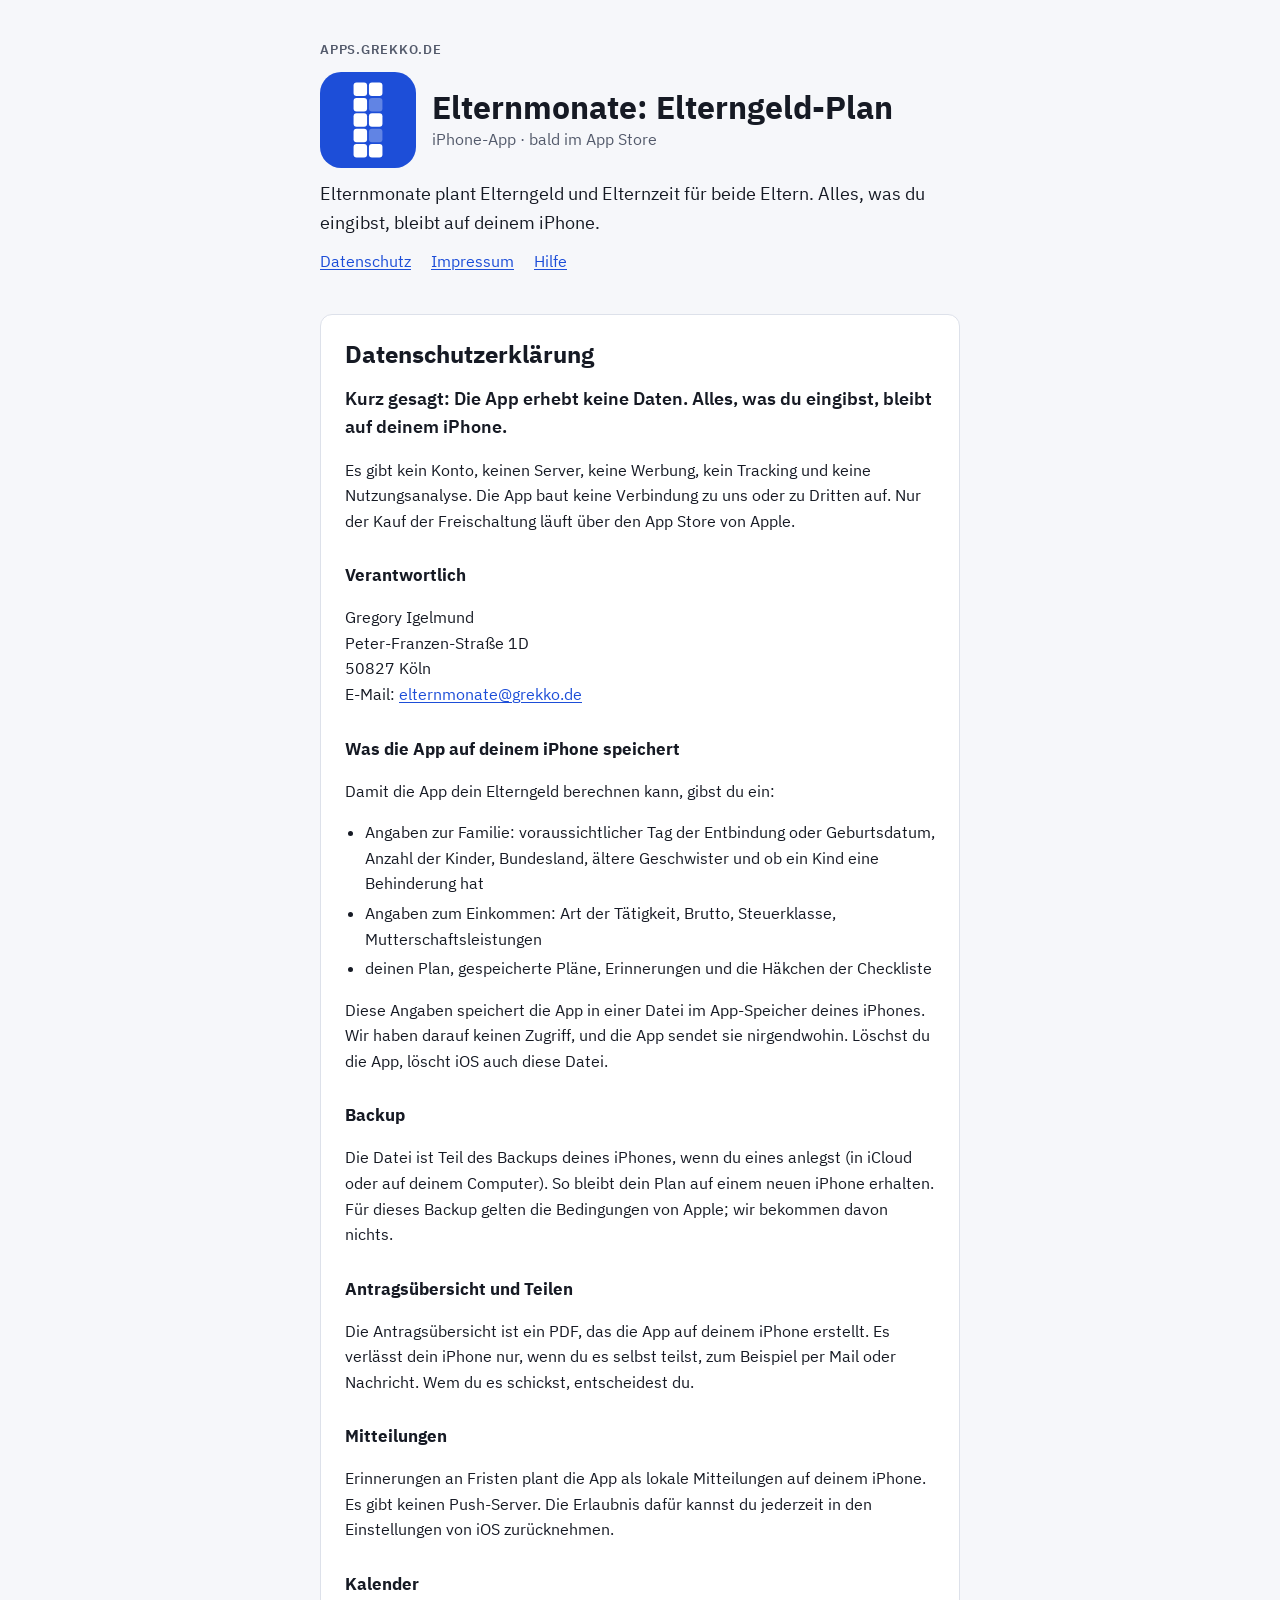
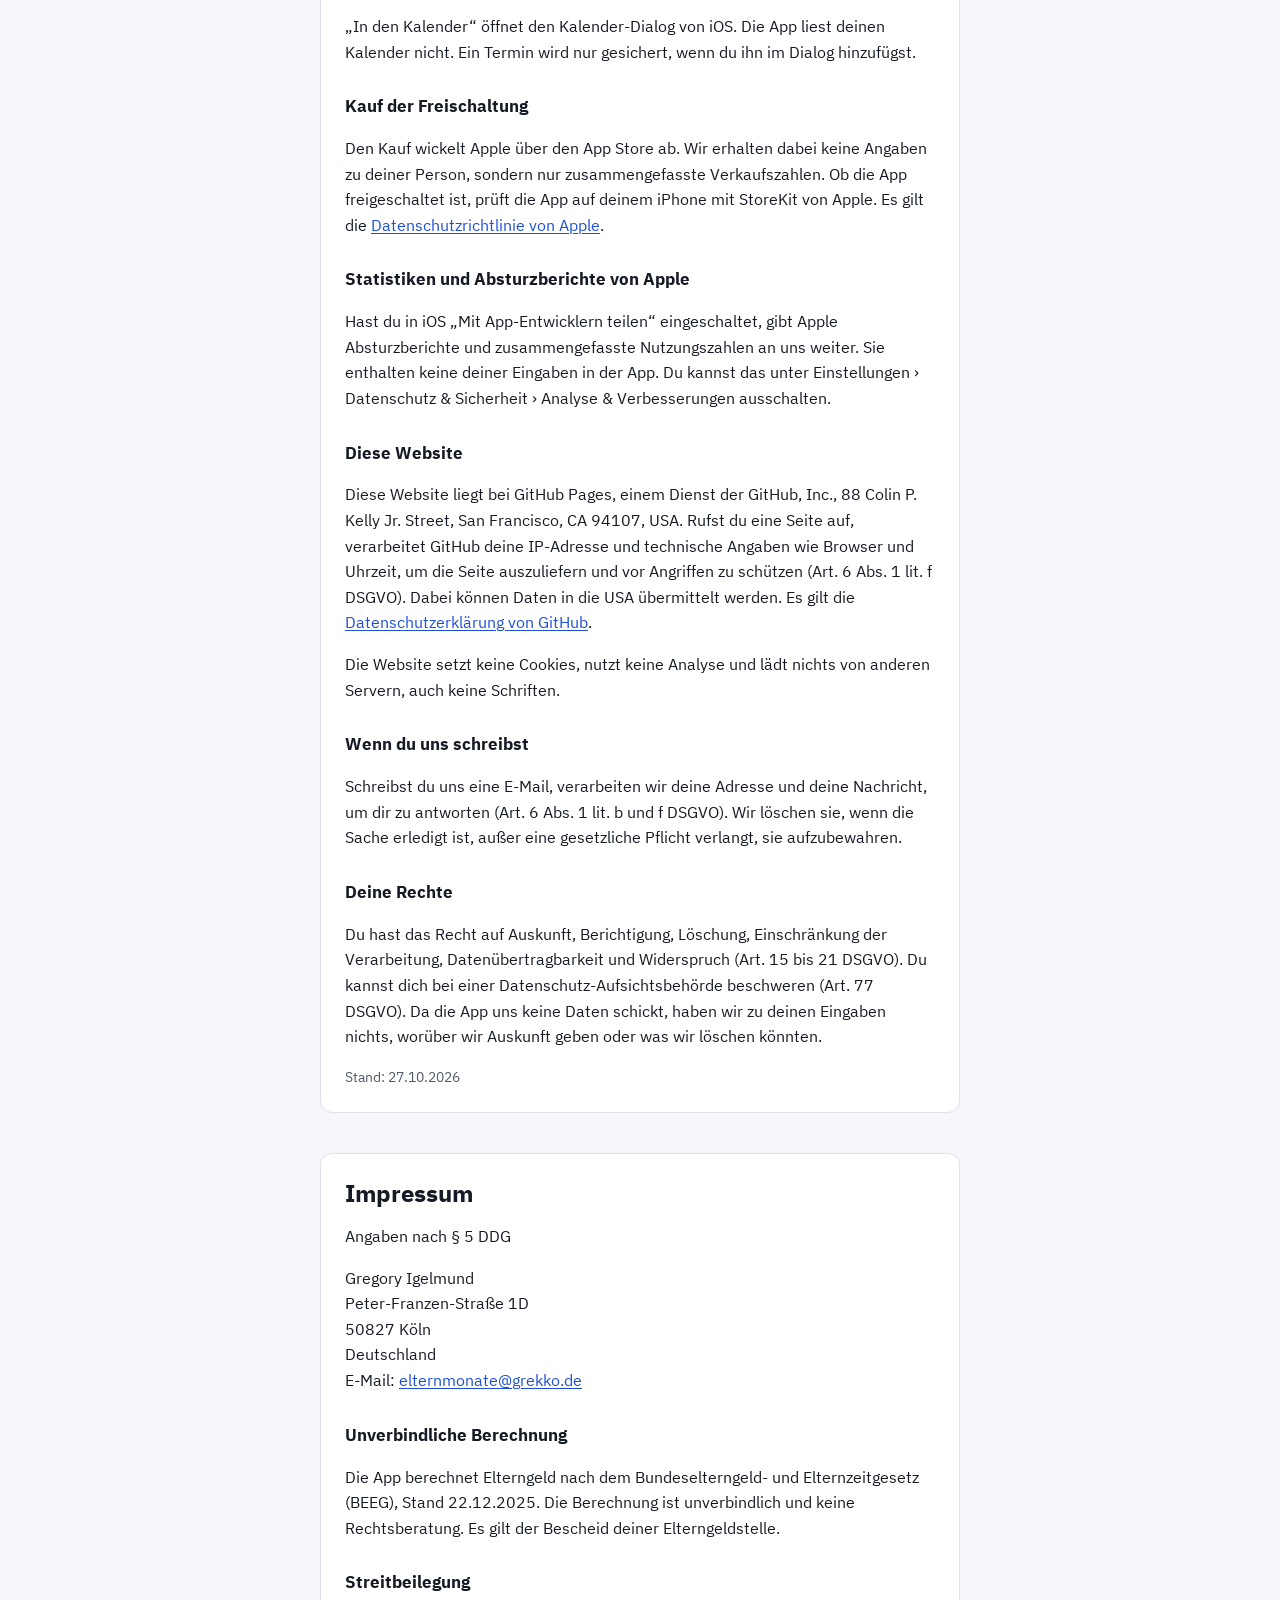
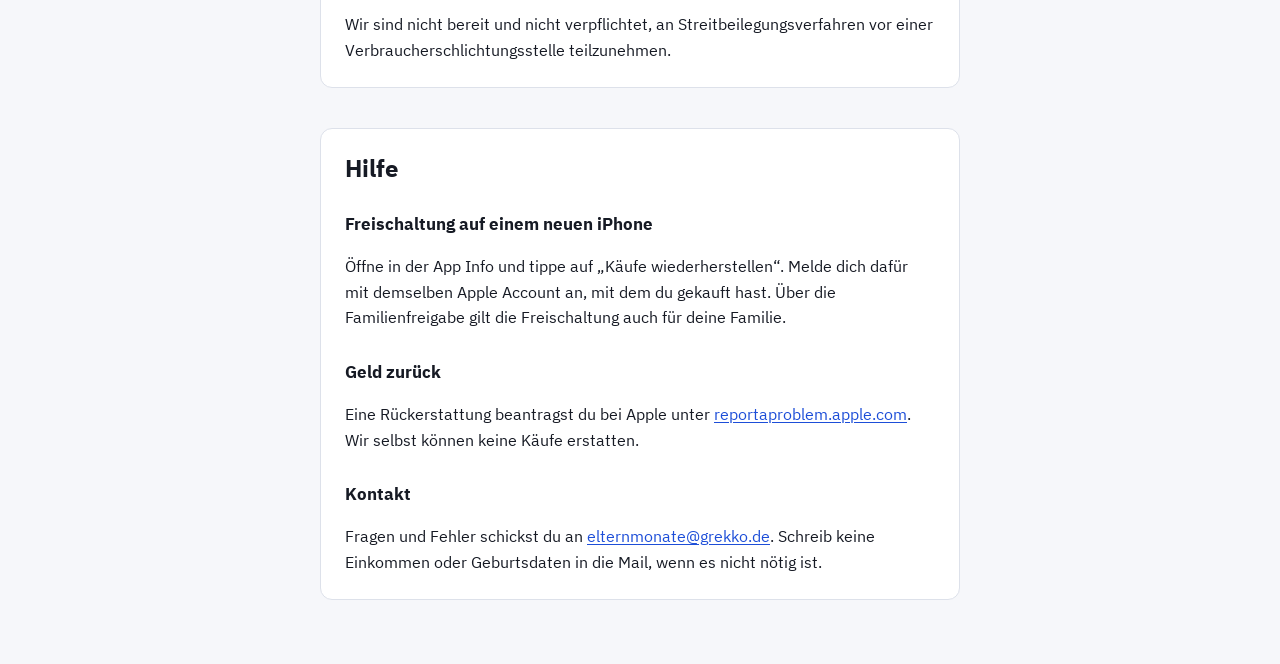
==== elternmonate/index.html @ db2820cf "Index of the apps and the Elternmonate page with Datenschutz, Impressum and Hilfe Moved from grekko." ====
<!doctype html>
<html lang="de">
<head>
<meta charset="utf-8">
<meta name="viewport" content="width=device-width, initial-scale=1, viewport-fit=cover">
<title>Elternmonate: Elterngeld-Plan – Datenschutz, Impressum und Hilfe</title>
<meta name="description" content="Elternmonate plant Elterngeld und Elternzeit für beide Eltern auf dem iPhone. Datenschutzerklärung, Impressum und Hilfe.">
<link rel="icon" href="icon.svg" type="image/svg+xml">
<link rel="apple-touch-icon" href="icon.png">
<link rel="stylesheet" href="../assets/site.css">
</head>
<body>
<main>
  <header>
    <p class="eyebrow"><a href="/">apps.grekko.de</a></p>
    <div class="app-head">
      <img class="icon" src="icon.svg" alt="" width="96" height="96">
      <div>
        <h1>Elternmonate: Elterngeld-Plan</h1>
        <p class="muted">iPhone-App · bald im App Store</p>
      </div>
    </div>
    <p class="lead">Elternmonate plant Elterngeld und Elternzeit für beide Eltern. Alles, was du eingibst, bleibt auf deinem iPhone.</p>
    <nav aria-label="Abschnitte">
      <a href="#datenschutz">Datenschutz</a>
      <a href="#impressum">Impressum</a>
      <a href="#hilfe">Hilfe</a>
    </nav>
  </header>

  <section id="datenschutz">
    <h2>Datenschutzerklärung</h2>
    <p class="kurz">Kurz gesagt: Die App erhebt keine Daten. Alles, was du eingibst, bleibt auf deinem iPhone.</p>
    <p>Es gibt kein Konto, keinen Server, keine Werbung, kein Tracking und keine Nutzungsanalyse. Die App baut keine Verbindung zu uns oder zu Dritten auf. Nur der Kauf der Freischaltung läuft über den App Store von Apple.</p>

    <h3>Verantwortlich</h3>
    <address>
      Gregory Igelmund<br>
      Peter-Franzen-Straße 1D<br>
      50827 Köln<br>
      E-Mail: <a href="mailto:elternmonate@grekko.de">elternmonate@grekko.de</a>
    </address>

    <h3>Was die App auf deinem iPhone speichert</h3>
    <p>Damit die App dein Elterngeld berechnen kann, gibst du ein:</p>
    <ul>
      <li>Angaben zur Familie: voraussichtlicher Tag der Entbindung oder Geburtsdatum, Anzahl der Kinder, Bundesland, ältere Geschwister und ob ein Kind eine Behinderung hat</li>
      <li>Angaben zum Einkommen: Art der Tätigkeit, Brutto, Steuerklasse, Mutterschaftsleistungen</li>
      <li>deinen Plan, gespeicherte Pläne, Erinnerungen und die Häkchen der Checkliste</li>
    </ul>
    <p>Diese Angaben speichert die App in einer Datei im App-Speicher deines iPhones. Wir haben darauf keinen Zugriff, und die App sendet sie nirgendwohin. Löschst du die App, löscht iOS auch diese Datei.</p>

    <h3>Backup</h3>
    <p>Die Datei ist Teil des Backups deines iPhones, wenn du eines anlegst (in iCloud oder auf deinem Computer). So bleibt dein Plan auf einem neuen iPhone erhalten. Für dieses Backup gelten die Bedingungen von Apple; wir bekommen davon nichts.</p>

    <h3>Antragsübersicht und Teilen</h3>
    <p>Die Antragsübersicht ist ein PDF, das die App auf deinem iPhone erstellt. Es verlässt dein iPhone nur, wenn du es selbst teilst, zum Beispiel per Mail oder Nachricht. Wem du es schickst, entscheidest du.</p>

    <h3>Mitteilungen</h3>
    <p>Erinnerungen an Fristen plant die App als lokale Mitteilungen auf deinem iPhone. Es gibt keinen Push-Server. Die Erlaubnis dafür kannst du jederzeit in den Einstellungen von iOS zurücknehmen.</p>

    <h3>Kalender</h3>
    <p>„In den Kalender“ öffnet den Kalender-Dialog von iOS. Die App liest deinen Kalender nicht. Ein Termin wird nur gesichert, wenn du ihn im Dialog hinzufügst.</p>

    <h3>Kauf der Freischaltung</h3>
    <p>Den Kauf wickelt Apple über den App Store ab. Wir erhalten dabei keine Angaben zu deiner Person, sondern nur zusammengefasste Verkaufszahlen. Ob die App freigeschaltet ist, prüft die App auf deinem iPhone mit StoreKit von Apple. Es gilt die <a href="https://www.apple.com/de/legal/privacy/de-ww/" rel="noopener">Datenschutzrichtlinie von Apple</a>.</p>

    <h3>Statistiken und Absturzberichte von Apple</h3>
    <p>Hast du in iOS „Mit App-Entwicklern teilen“ eingeschaltet, gibt Apple Absturzberichte und zusammengefasste Nutzungszahlen an uns weiter. Sie enthalten keine deiner Eingaben in der App. Du kannst das unter Einstellungen › Datenschutz &amp; Sicherheit › Analyse &amp; Verbesserungen ausschalten.</p>

    <h3>Diese Website</h3>
    <p>Diese Website liegt bei GitHub Pages, einem Dienst der GitHub, Inc., 88 Colin P. Kelly Jr. Street, San Francisco, CA 94107, USA. Rufst du eine Seite auf, verarbeitet GitHub deine IP-Adresse und technische Angaben wie Browser und Uhrzeit, um die Seite auszuliefern und vor Angriffen zu schützen (Art. 6 Abs. 1 lit. f DSGVO). Dabei können Daten in die USA übermittelt werden. Es gilt die <a href="https://docs.github.com/en/site-policy/privacy-policies/github-general-privacy-statement" rel="noopener">Datenschutzerklärung von GitHub</a>.</p>
    <p>Die Website setzt keine Cookies, nutzt keine Analyse und lädt nichts von anderen Servern, auch keine Schriften.</p>

    <h3>Wenn du uns schreibst</h3>
    <p>Schreibst du uns eine E-Mail, verarbeiten wir deine Adresse und deine Nachricht, um dir zu antworten (Art. 6 Abs. 1 lit. b und f DSGVO). Wir löschen sie, wenn die Sache erledigt ist, außer eine gesetzliche Pflicht verlangt, sie aufzubewahren.</p>

    <h3>Deine Rechte</h3>
    <p>Du hast das Recht auf Auskunft, Berichtigung, Löschung, Einschränkung der Verarbeitung, Datenübertragbarkeit und Widerspruch (Art. 15 bis 21 DSGVO). Du kannst dich bei einer Datenschutz-Aufsichtsbehörde beschweren (Art. 77 DSGVO). Da die App uns keine Daten schickt, haben wir zu deinen Eingaben nichts, worüber wir Auskunft geben oder was wir löschen könnten.</p>

    <p class="stand">Stand: 27.10.2026</p>
  </section>

  <section id="impressum">
    <h2>Impressum</h2>
    <p>Angaben nach § 5 DDG</p>
    <address>
      Gregory Igelmund<br>
      Peter-Franzen-Straße 1D<br>
      50827 Köln<br>
      Deutschland<br>
      E-Mail: <a href="mailto:elternmonate@grekko.de">elternmonate@grekko.de</a>
    </address>

    <h3>Unverbindliche Berechnung</h3>
    <p>Die App berechnet Elterngeld nach dem Bundeselterngeld- und Elternzeitgesetz (BEEG), Stand 22.12.2025. Die Berechnung ist unverbindlich und keine Rechtsberatung. Es gilt der Bescheid deiner Elterngeldstelle.</p>

    <h3>Streitbeilegung</h3>
    <p>Wir sind nicht bereit und nicht verpflichtet, an Streitbeilegungsverfahren vor einer Verbraucherschlichtungsstelle teilzunehmen.</p>
  </section>

  <section id="hilfe">
    <h2>Hilfe</h2>
    <h3>Freischaltung auf einem neuen iPhone</h3>
    <p>Öffne in der App Info und tippe auf „Käufe wiederherstellen“. Melde dich dafür mit demselben Apple Account an, mit dem du gekauft hast. Über die Familienfreigabe gilt die Freischaltung auch für deine Familie.</p>
    <h3>Geld zurück</h3>
    <p>Eine Rückerstattung beantragst du bei Apple unter <a href="https://reportaproblem.apple.com" rel="noopener">reportaproblem.apple.com</a>. Wir selbst können keine Käufe erstatten.</p>
    <h3>Kontakt</h3>
    <p>Fragen und Fehler schickst du an <a href="mailto:elternmonate@grekko.de">elternmonate@grekko.de</a>. Schreib keine Einkommen oder Geburtsdaten in die Mail, wenn es nicht nötig ist.</p>
  </section>
</main>
</body>
</html>
---- assets/site.css ----
@font-face { font-family: "IBM Plex Sans"; font-weight: 400; font-display: swap; src: url("fonts/IBMPlexSans-Regular.ttf") format("truetype"); }
@font-face { font-family: "IBM Plex Sans"; font-weight: 600; font-display: swap; src: url("fonts/IBMPlexSans-SemiBold.ttf") format("truetype"); }
@font-face { font-family: "IBM Plex Sans"; font-weight: 700; font-display: swap; src: url("fonts/IBMPlexSans-Bold.ttf") format("truetype"); }

:root {
  --bg: #f6f7fa;
  --surface: #ffffff;
  --ink: #161a24;
  --muted: #535a6b;
  --line: #dde1ea;
  --accent: #1d4ed8;
  --font: "IBM Plex Sans", -apple-system, "Segoe UI", Roboto, sans-serif;
  color-scheme: light;
}
@media (prefers-color-scheme: dark) {
  :root {
    --bg: #11141b; --surface: #1a1e28; --ink: #e9ecf3; --muted: #a3aabb;
    --line: #2c3240; --accent: #7aa2ff; color-scheme: dark;
  }
}

* { box-sizing: border-box; }
body {
  margin: 0;
  background: var(--bg); color: var(--ink); font-family: var(--font);
  font-size: 1rem; line-height: 1.6;
  padding-left: max(16px, env(safe-area-inset-left, 0px));
  padding-right: max(16px, env(safe-area-inset-right, 0px));
  padding-block: 2.5rem 4rem;
  -webkit-text-size-adjust: 100%;
}
main { max-width: 40rem; margin: 0 auto; display: flex; flex-direction: column; gap: 2.5rem; }
header { display: flex; flex-direction: column; gap: .75rem; }
.eyebrow { font-size: .8rem; font-weight: 600; letter-spacing: .06em; text-transform: uppercase; color: var(--muted); margin: 0; }
.eyebrow a { color: inherit; text-decoration: none; }
.eyebrow a:hover { text-decoration: underline; }
h1 { font-size: 2rem; line-height: 1.2; margin: 0; text-wrap: balance; }
h2 { font-size: 1.5rem; line-height: 1.25; margin: 0; text-wrap: balance; }
h3 { font-size: 1.05rem; margin: .75rem 0 0; }
p, ul { margin: 0; }
ul { padding-left: 1.25rem; display: flex; flex-direction: column; gap: .25rem; }
a { color: var(--accent); text-underline-offset: 2px; }
a:focus-visible { outline: 2px solid var(--accent); outline-offset: 2px; border-radius: 2px; }
nav { display: flex; flex-wrap: wrap; gap: .5rem 1.25rem; }
section { background: var(--surface); border: 1px solid var(--line); border-radius: 12px; padding: 1.5rem; display: flex; flex-direction: column; gap: 1rem; min-width: 0; }
address { font-style: normal; }
.lead { font-size: 1.1rem; }
.kurz { font-size: 1.1rem; font-weight: 600; }
.muted, .stand { color: var(--muted); }
.stand { font-size: .875rem; }

.icon { width: 96px; height: 96px; border-radius: 22%; display: block; }
.app-head { display: flex; gap: 1rem; align-items: center; }

.apps { list-style: none; padding: 0; gap: 1rem; }
.app-card { display: flex; gap: 1rem; align-items: center; background: var(--surface); border: 1px solid var(--line); border-radius: 12px; padding: 1rem; color: inherit; text-decoration: none; }
.app-card:hover { border-color: var(--accent); }
.app-card .icon { width: 64px; height: 64px; flex: none; }
.app-card strong { display: block; font-size: 1.1rem; }

footer { max-width: 40rem; margin: 2.5rem auto 0; display: flex; flex-direction: column; gap: 1rem; font-size: .875rem; color: var(--muted); }
footer h2 { font-size: 1rem; }
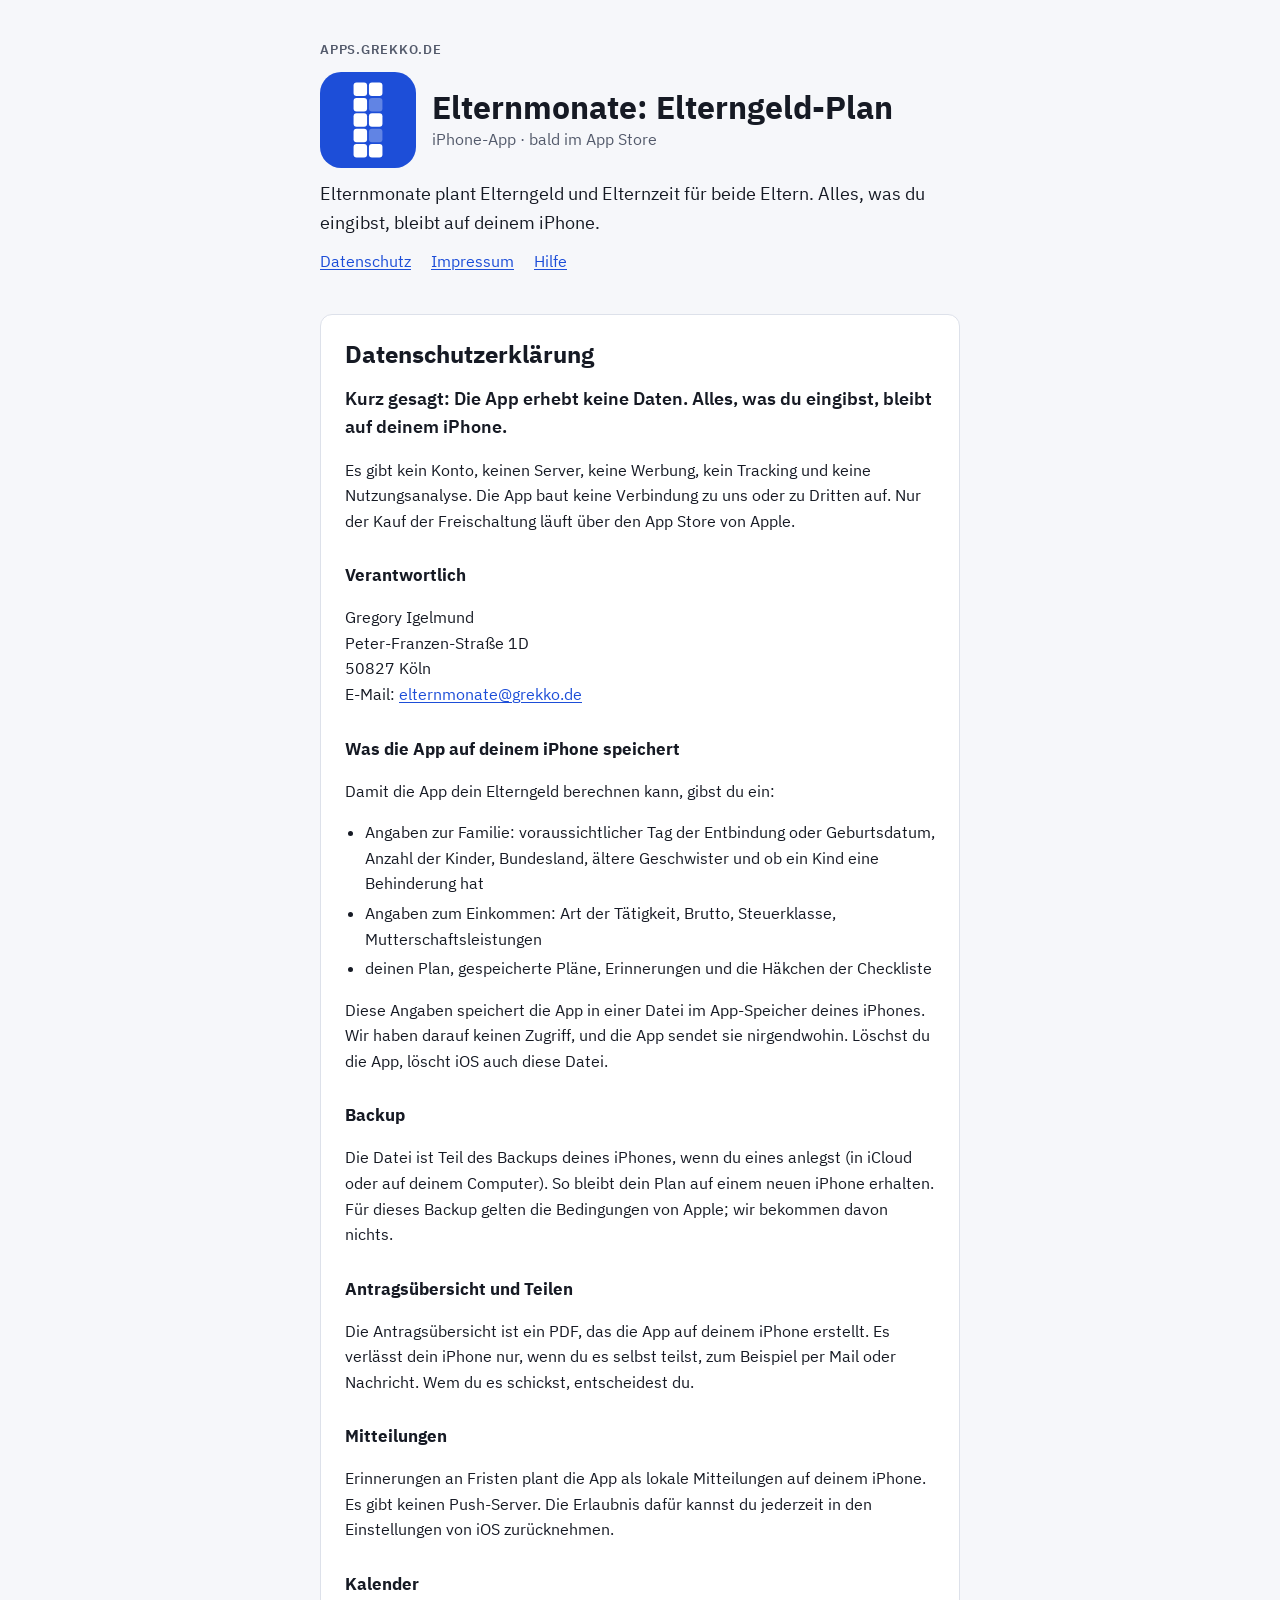
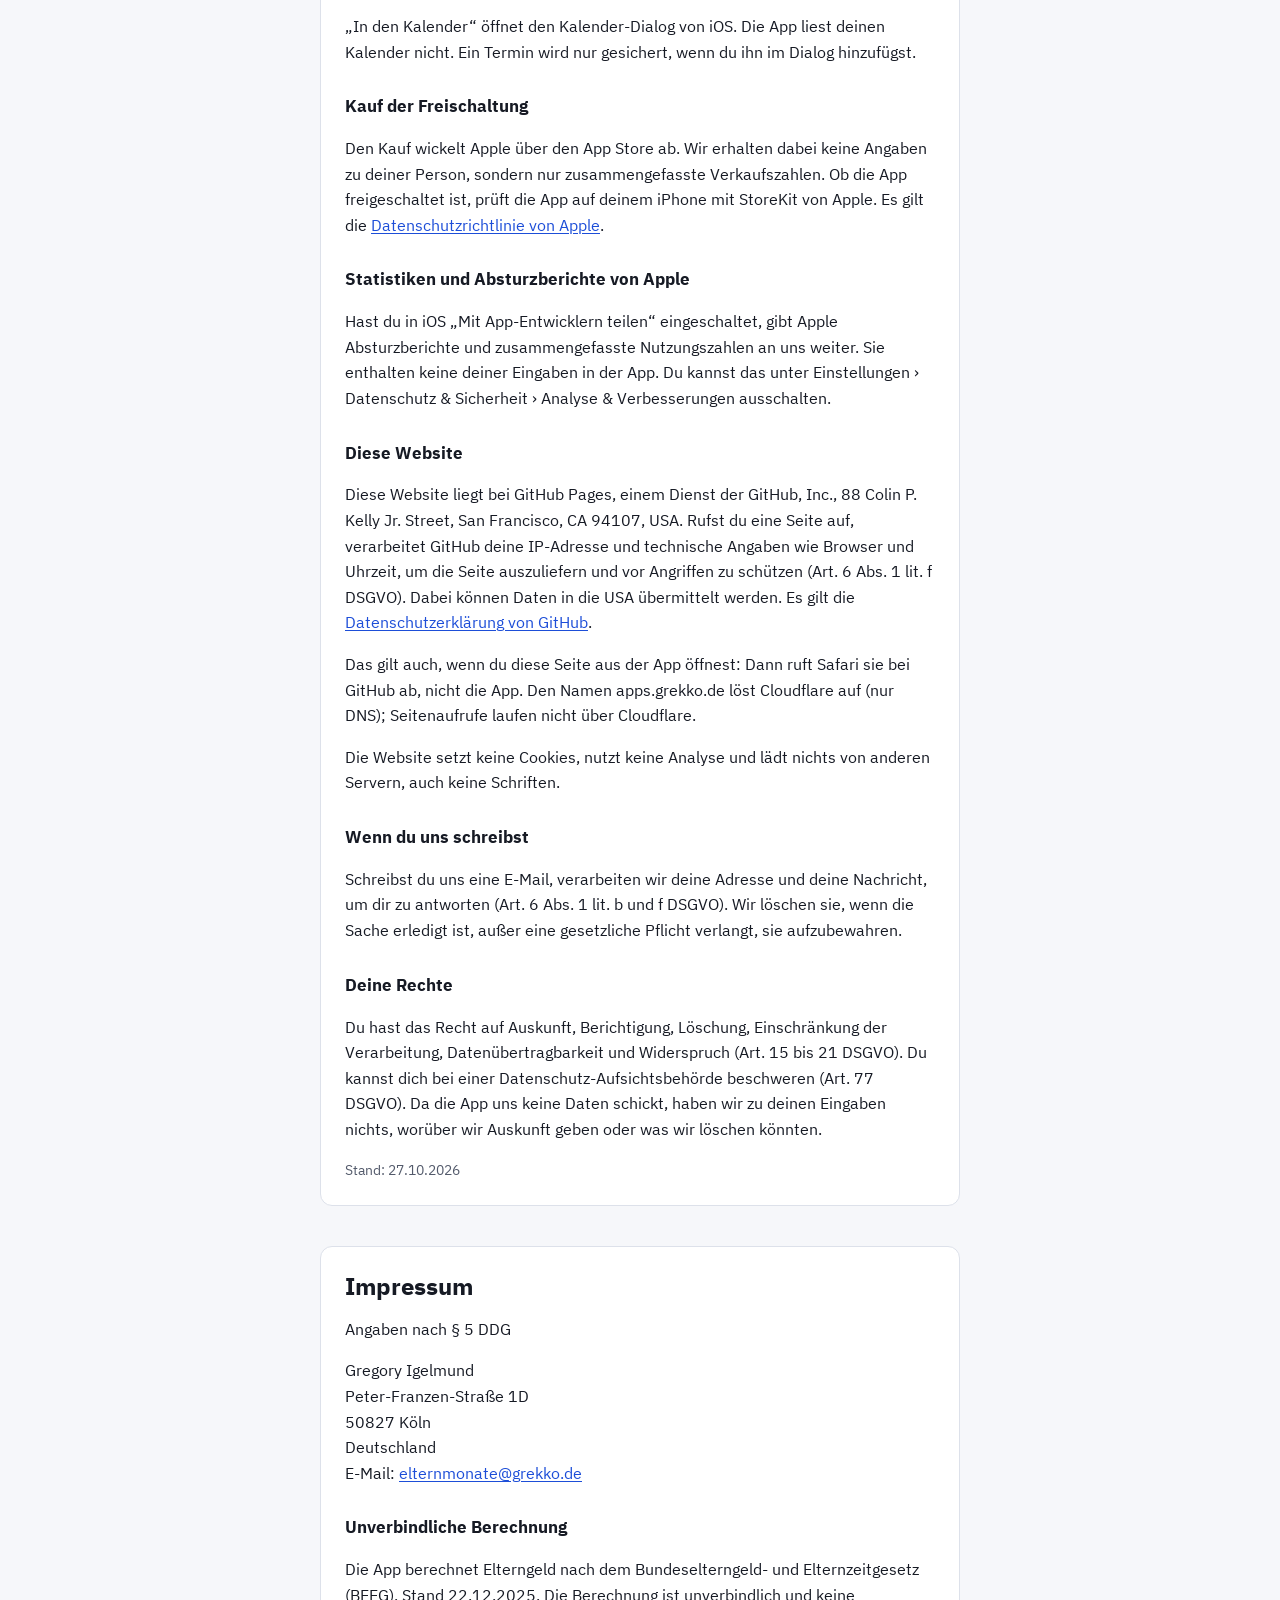
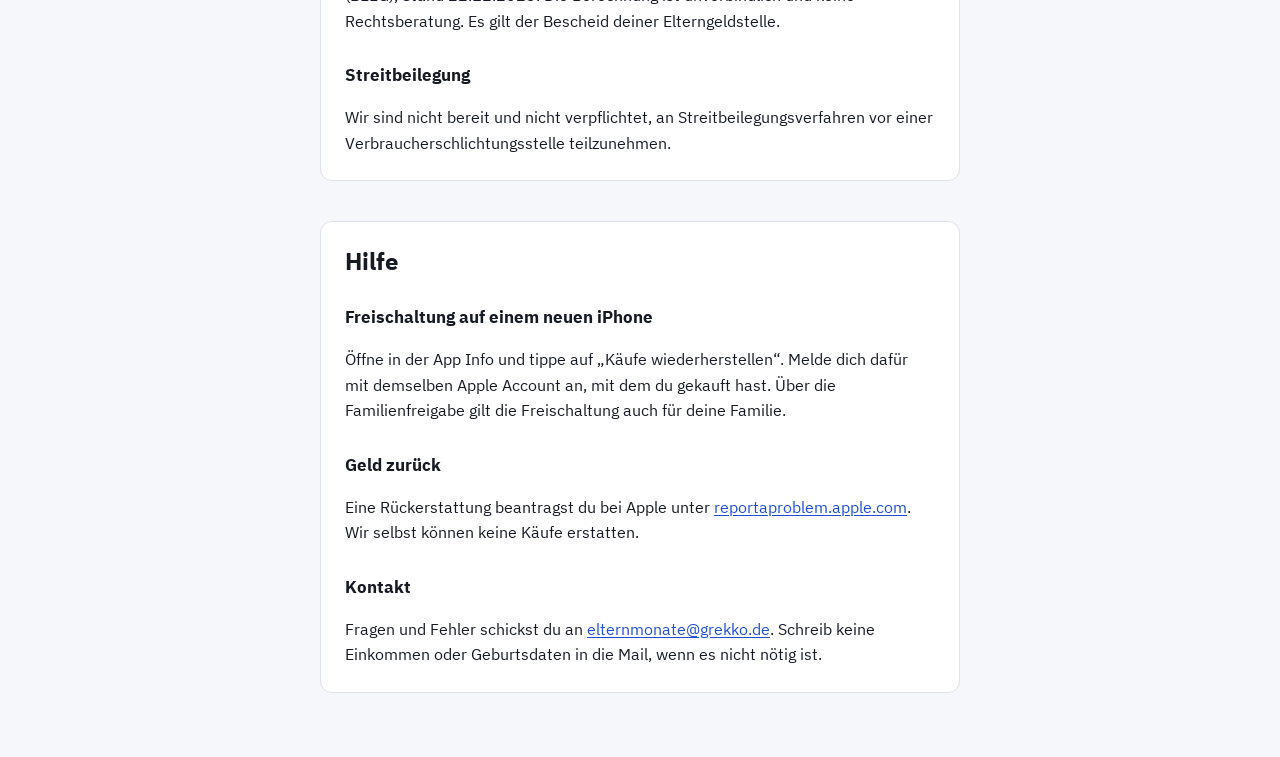
==== commit 590851ed: "Datenschutz: Cloudflare only resolves the name; opening the page from the App is a visit to GitHub C" ====
--- a/elternmonate/index.html
+++ b/elternmonate/index.html
@@ -70,6 +70,7 @@
 
     <h3>Diese Website</h3>
     <p>Diese Website liegt bei GitHub Pages, einem Dienst der GitHub, Inc., 88 Colin P. Kelly Jr. Street, San Francisco, CA 94107, USA. Rufst du eine Seite auf, verarbeitet GitHub deine IP-Adresse und technische Angaben wie Browser und Uhrzeit, um die Seite auszuliefern und vor Angriffen zu schützen (Art. 6 Abs. 1 lit. f DSGVO). Dabei können Daten in die USA übermittelt werden. Es gilt die <a href="https://docs.github.com/en/site-policy/privacy-policies/github-general-privacy-statement" rel="noopener">Datenschutzerklärung von GitHub</a>.</p>
+    <p>Das gilt auch, wenn du diese Seite aus der App öffnest: Dann ruft Safari sie bei GitHub ab, nicht die App. Den Namen apps.grekko.de löst Cloudflare auf (nur DNS); Seitenaufrufe laufen nicht über Cloudflare.</p>
     <p>Die Website setzt keine Cookies, nutzt keine Analyse und lädt nichts von anderen Servern, auch keine Schriften.</p>
 
     <h3>Wenn du uns schreibst</h3>
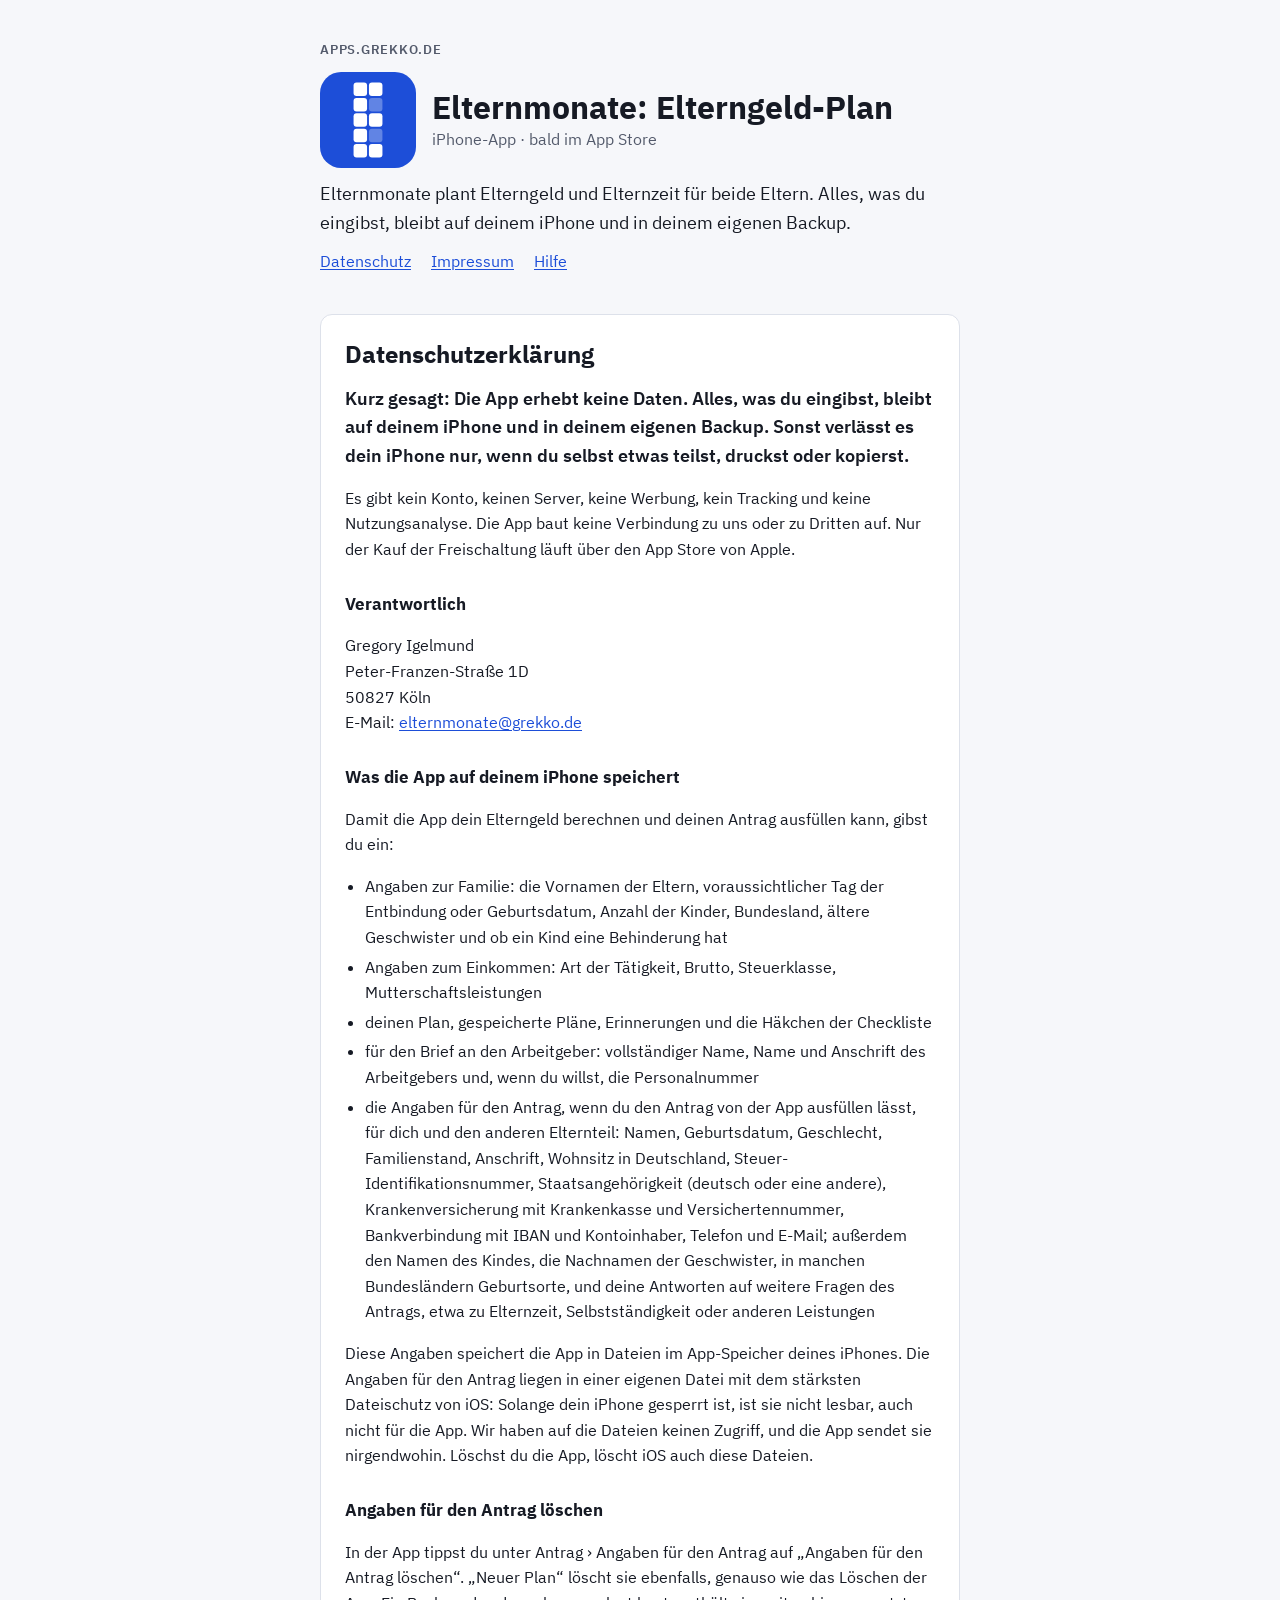
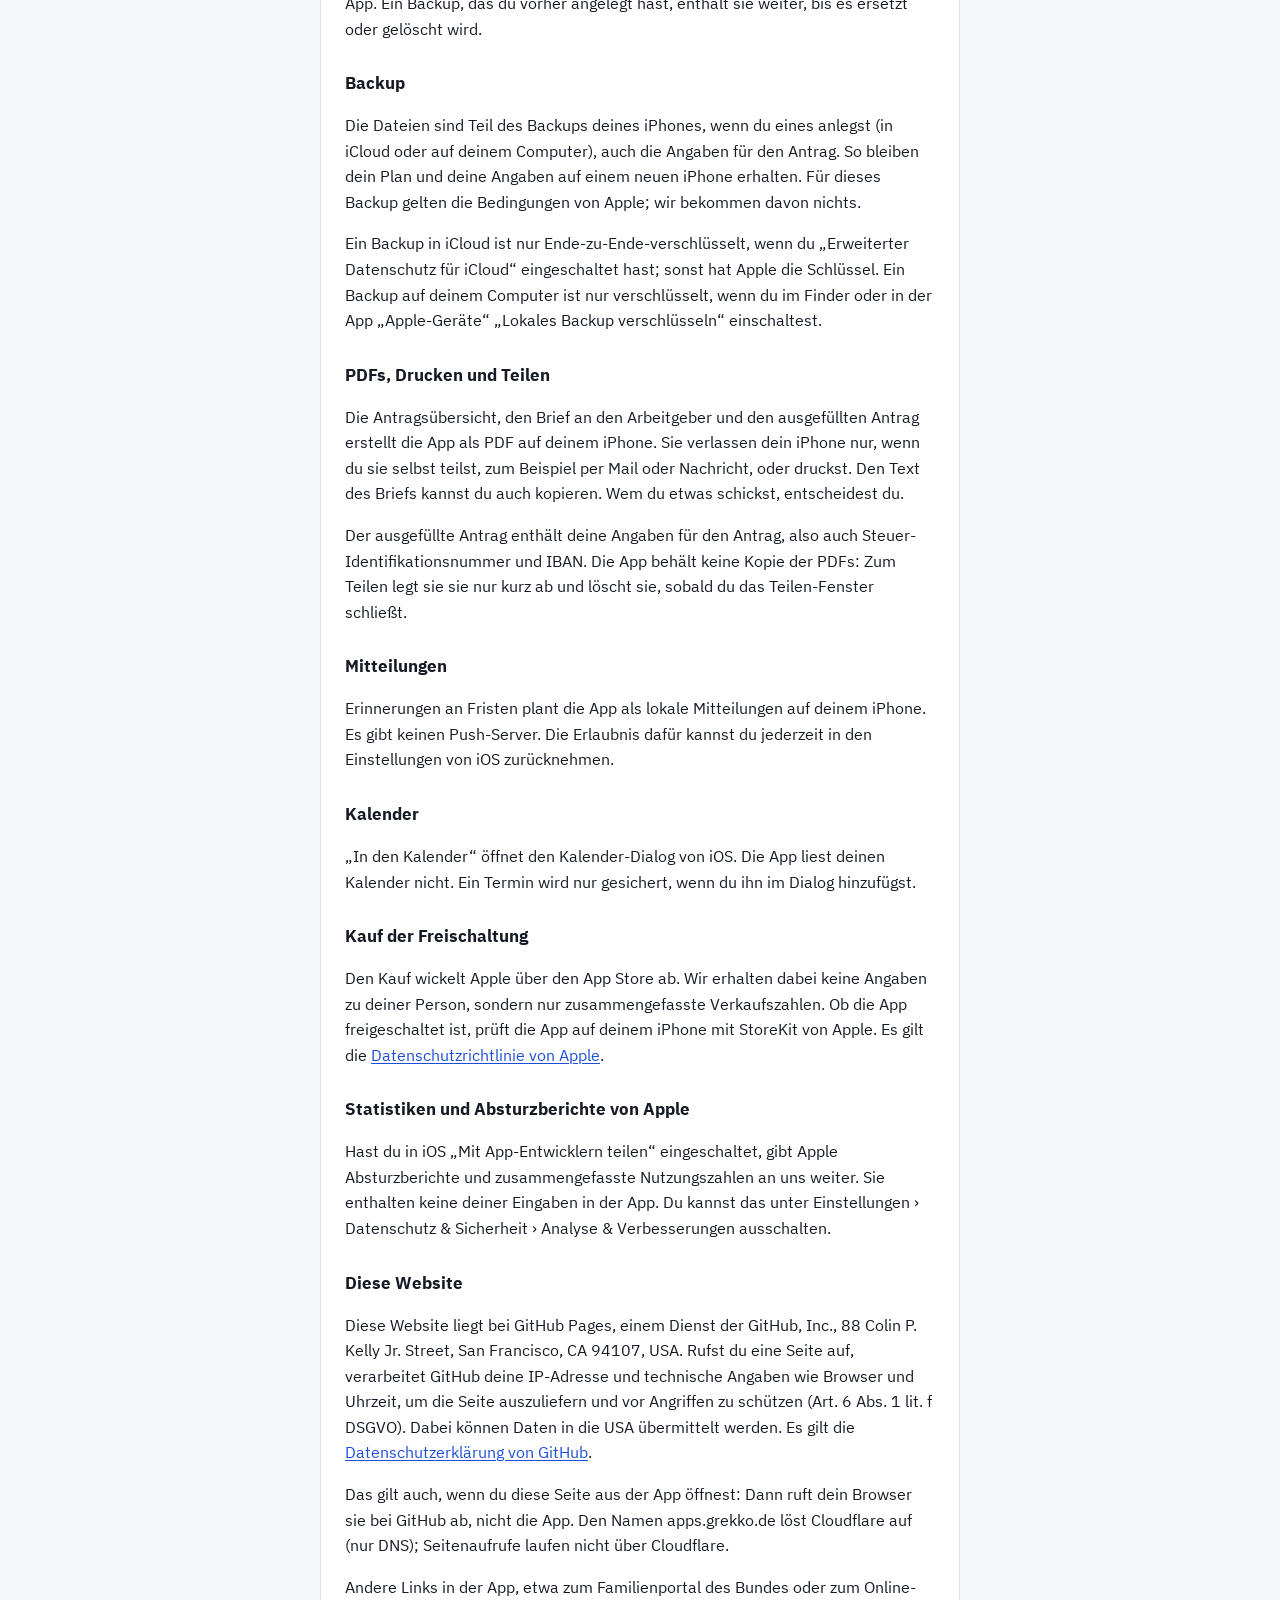
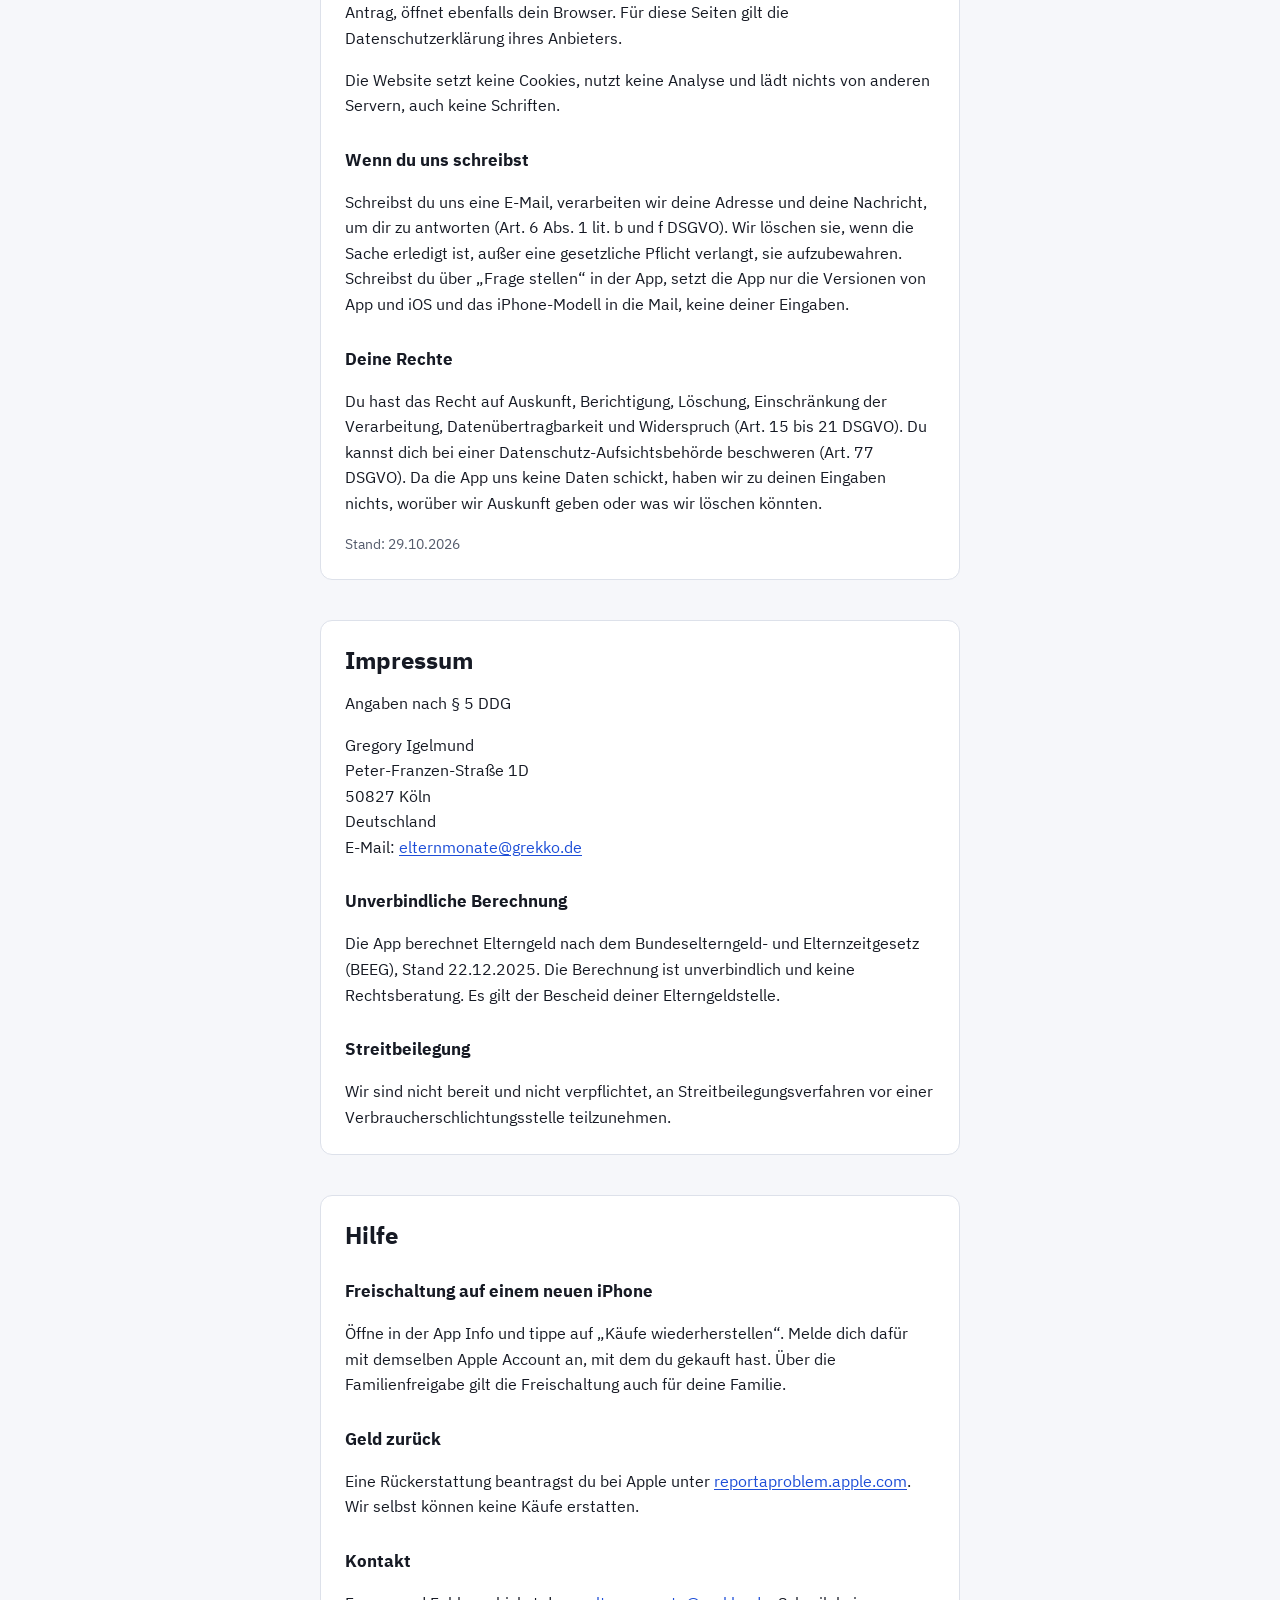
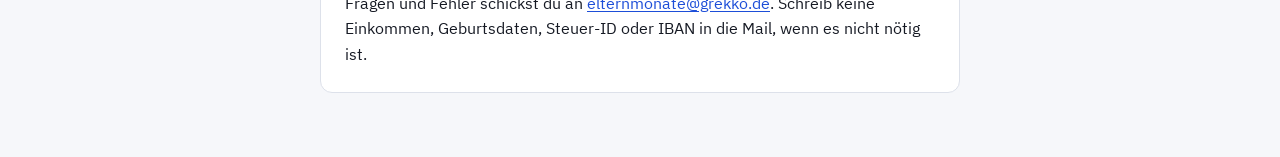
==== commit e19a00bf: "Datenschutz: the Angaben für den Antrag, their backup and deletion, the filled PDFs Co-Authored-By: " ====
--- a/elternmonate/index.html
+++ b/elternmonate/index.html
@@ -20,7 +20,7 @@
         <p class="muted">iPhone-App · bald im App Store</p>
       </div>
     </div>
-    <p class="lead">Elternmonate plant Elterngeld und Elternzeit für beide Eltern. Alles, was du eingibst, bleibt auf deinem iPhone.</p>
+    <p class="lead">Elternmonate plant Elterngeld und Elternzeit für beide Eltern. Alles, was du eingibst, bleibt auf deinem iPhone und in deinem eigenen Backup.</p>
     <nav aria-label="Abschnitte">
       <a href="#datenschutz">Datenschutz</a>
       <a href="#impressum">Impressum</a>
@@ -30,7 +30,7 @@
 
   <section id="datenschutz">
     <h2>Datenschutzerklärung</h2>
-    <p class="kurz">Kurz gesagt: Die App erhebt keine Daten. Alles, was du eingibst, bleibt auf deinem iPhone.</p>
+    <p class="kurz">Kurz gesagt: Die App erhebt keine Daten. Alles, was du eingibst, bleibt auf deinem iPhone und in deinem eigenen Backup. Sonst verlässt es dein iPhone nur, wenn du selbst etwas teilst, druckst oder kopierst.</p>
     <p>Es gibt kein Konto, keinen Server, keine Werbung, kein Tracking und keine Nutzungsanalyse. Die App baut keine Verbindung zu uns oder zu Dritten auf. Nur der Kauf der Freischaltung läuft über den App Store von Apple.</p>
 
     <h3>Verantwortlich</h3>
@@ -42,19 +42,26 @@
     </address>
 
     <h3>Was die App auf deinem iPhone speichert</h3>
-    <p>Damit die App dein Elterngeld berechnen kann, gibst du ein:</p>
+    <p>Damit die App dein Elterngeld berechnen und deinen Antrag ausfüllen kann, gibst du ein:</p>
     <ul>
-      <li>Angaben zur Familie: voraussichtlicher Tag der Entbindung oder Geburtsdatum, Anzahl der Kinder, Bundesland, ältere Geschwister und ob ein Kind eine Behinderung hat</li>
+      <li>Angaben zur Familie: die Vornamen der Eltern, voraussichtlicher Tag der Entbindung oder Geburtsdatum, Anzahl der Kinder, Bundesland, ältere Geschwister und ob ein Kind eine Behinderung hat</li>
       <li>Angaben zum Einkommen: Art der Tätigkeit, Brutto, Steuerklasse, Mutterschaftsleistungen</li>
       <li>deinen Plan, gespeicherte Pläne, Erinnerungen und die Häkchen der Checkliste</li>
+      <li>für den Brief an den Arbeitgeber: vollständiger Name, Name und Anschrift des Arbeitgebers und, wenn du willst, die Personalnummer</li>
+      <li>die Angaben für den Antrag, wenn du den Antrag von der App ausfüllen lässt, für dich und den anderen Elternteil: Namen, Geburtsdatum, Geschlecht, Familienstand, Anschrift, Wohnsitz in Deutschland, Steuer-Identifikationsnummer, Staatsangehörigkeit (deutsch oder eine andere), Krankenversicherung mit Krankenkasse und Versichertennummer, Bankverbindung mit IBAN und Kontoinhaber, Telefon und E-Mail; außerdem den Namen des Kindes, die Nachnamen der Geschwister, in manchen Bundesländern Geburtsorte, und deine Antworten auf weitere Fragen des Antrags, etwa zu Elternzeit, Selbstständigkeit oder anderen Leistungen</li>
     </ul>
-    <p>Diese Angaben speichert die App in einer Datei im App-Speicher deines iPhones. Wir haben darauf keinen Zugriff, und die App sendet sie nirgendwohin. Löschst du die App, löscht iOS auch diese Datei.</p>
+    <p>Diese Angaben speichert die App in Dateien im App-Speicher deines iPhones. Die Angaben für den Antrag liegen in einer eigenen Datei mit dem stärksten Dateischutz von iOS: Solange dein iPhone gesperrt ist, ist sie nicht lesbar, auch nicht für die App. Wir haben auf die Dateien keinen Zugriff, und die App sendet sie nirgendwohin. Löschst du die App, löscht iOS auch diese Dateien.</p>
+
+    <h3>Angaben für den Antrag löschen</h3>
+    <p>In der App tippst du unter Antrag › Angaben für den Antrag auf „Angaben für den Antrag löschen“. „Neuer Plan“ löscht sie ebenfalls, genauso wie das Löschen der App. Ein Backup, das du vorher angelegt hast, enthält sie weiter, bis es ersetzt oder gelöscht wird.</p>
 
     <h3>Backup</h3>
-    <p>Die Datei ist Teil des Backups deines iPhones, wenn du eines anlegst (in iCloud oder auf deinem Computer). So bleibt dein Plan auf einem neuen iPhone erhalten. Für dieses Backup gelten die Bedingungen von Apple; wir bekommen davon nichts.</p>
+    <p>Die Dateien sind Teil des Backups deines iPhones, wenn du eines anlegst (in iCloud oder auf deinem Computer), auch die Angaben für den Antrag. So bleiben dein Plan und deine Angaben auf einem neuen iPhone erhalten. Für dieses Backup gelten die Bedingungen von Apple; wir bekommen davon nichts.</p>
+    <p>Ein Backup in iCloud ist nur Ende-zu-Ende-verschlüsselt, wenn du „Erweiterter Datenschutz für iCloud“ eingeschaltet hast; sonst hat Apple die Schlüssel. Ein Backup auf deinem Computer ist nur verschlüsselt, wenn du im Finder oder in der App „Apple-Geräte“ „Lokales Backup verschlüsseln“ einschaltest.</p>
 
-    <h3>Antragsübersicht und Teilen</h3>
-    <p>Die Antragsübersicht ist ein PDF, das die App auf deinem iPhone erstellt. Es verlässt dein iPhone nur, wenn du es selbst teilst, zum Beispiel per Mail oder Nachricht. Wem du es schickst, entscheidest du.</p>
+    <h3>PDFs, Drucken und Teilen</h3>
+    <p>Die Antragsübersicht, den Brief an den Arbeitgeber und den ausgefüllten Antrag erstellt die App als PDF auf deinem iPhone. Sie verlassen dein iPhone nur, wenn du sie selbst teilst, zum Beispiel per Mail oder Nachricht, oder druckst. Den Text des Briefs kannst du auch kopieren. Wem du etwas schickst, entscheidest du.</p>
+    <p>Der ausgefüllte Antrag enthält deine Angaben für den Antrag, also auch Steuer-Identifikationsnummer und IBAN. Die App behält keine Kopie der PDFs: Zum Teilen legt sie sie nur kurz ab und löscht sie, sobald du das Teilen-Fenster schließt.</p>
 
     <h3>Mitteilungen</h3>
     <p>Erinnerungen an Fristen plant die App als lokale Mitteilungen auf deinem iPhone. Es gibt keinen Push-Server. Die Erlaubnis dafür kannst du jederzeit in den Einstellungen von iOS zurücknehmen.</p>
@@ -70,16 +77,17 @@
 
     <h3>Diese Website</h3>
     <p>Diese Website liegt bei GitHub Pages, einem Dienst der GitHub, Inc., 88 Colin P. Kelly Jr. Street, San Francisco, CA 94107, USA. Rufst du eine Seite auf, verarbeitet GitHub deine IP-Adresse und technische Angaben wie Browser und Uhrzeit, um die Seite auszuliefern und vor Angriffen zu schützen (Art. 6 Abs. 1 lit. f DSGVO). Dabei können Daten in die USA übermittelt werden. Es gilt die <a href="https://docs.github.com/en/site-policy/privacy-policies/github-general-privacy-statement" rel="noopener">Datenschutzerklärung von GitHub</a>.</p>
-    <p>Das gilt auch, wenn du diese Seite aus der App öffnest: Dann ruft Safari sie bei GitHub ab, nicht die App. Den Namen apps.grekko.de löst Cloudflare auf (nur DNS); Seitenaufrufe laufen nicht über Cloudflare.</p>
+    <p>Das gilt auch, wenn du diese Seite aus der App öffnest: Dann ruft dein Browser sie bei GitHub ab, nicht die App. Den Namen apps.grekko.de löst Cloudflare auf (nur DNS); Seitenaufrufe laufen nicht über Cloudflare.</p>
+    <p>Andere Links in der App, etwa zum Familienportal des Bundes oder zum Online-Antrag, öffnet ebenfalls dein Browser. Für diese Seiten gilt die Datenschutzerklärung ihres Anbieters.</p>
     <p>Die Website setzt keine Cookies, nutzt keine Analyse und lädt nichts von anderen Servern, auch keine Schriften.</p>
 
     <h3>Wenn du uns schreibst</h3>
-    <p>Schreibst du uns eine E-Mail, verarbeiten wir deine Adresse und deine Nachricht, um dir zu antworten (Art. 6 Abs. 1 lit. b und f DSGVO). Wir löschen sie, wenn die Sache erledigt ist, außer eine gesetzliche Pflicht verlangt, sie aufzubewahren.</p>
+    <p>Schreibst du uns eine E-Mail, verarbeiten wir deine Adresse und deine Nachricht, um dir zu antworten (Art. 6 Abs. 1 lit. b und f DSGVO). Wir löschen sie, wenn die Sache erledigt ist, außer eine gesetzliche Pflicht verlangt, sie aufzubewahren. Schreibst du über „Frage stellen“ in der App, setzt die App nur die Versionen von App und iOS und das iPhone-Modell in die Mail, keine deiner Eingaben.</p>
 
     <h3>Deine Rechte</h3>
     <p>Du hast das Recht auf Auskunft, Berichtigung, Löschung, Einschränkung der Verarbeitung, Datenübertragbarkeit und Widerspruch (Art. 15 bis 21 DSGVO). Du kannst dich bei einer Datenschutz-Aufsichtsbehörde beschweren (Art. 77 DSGVO). Da die App uns keine Daten schickt, haben wir zu deinen Eingaben nichts, worüber wir Auskunft geben oder was wir löschen könnten.</p>
 
-    <p class="stand">Stand: 27.10.2026</p>
+    <p class="stand">Stand: 29.10.2026</p>
   </section>
 
   <section id="impressum">
@@ -107,7 +115,7 @@
     <h3>Geld zurück</h3>
     <p>Eine Rückerstattung beantragst du bei Apple unter <a href="https://reportaproblem.apple.com" rel="noopener">reportaproblem.apple.com</a>. Wir selbst können keine Käufe erstatten.</p>
     <h3>Kontakt</h3>
-    <p>Fragen und Fehler schickst du an <a href="mailto:elternmonate@grekko.de">elternmonate@grekko.de</a>. Schreib keine Einkommen oder Geburtsdaten in die Mail, wenn es nicht nötig ist.</p>
+    <p>Fragen und Fehler schickst du an <a href="mailto:elternmonate@grekko.de">elternmonate@grekko.de</a>. Schreib keine Einkommen, Geburtsdaten, Steuer-ID oder IBAN in die Mail, wenn es nicht nötig ist.</p>
   </section>
 </main>
 </body>
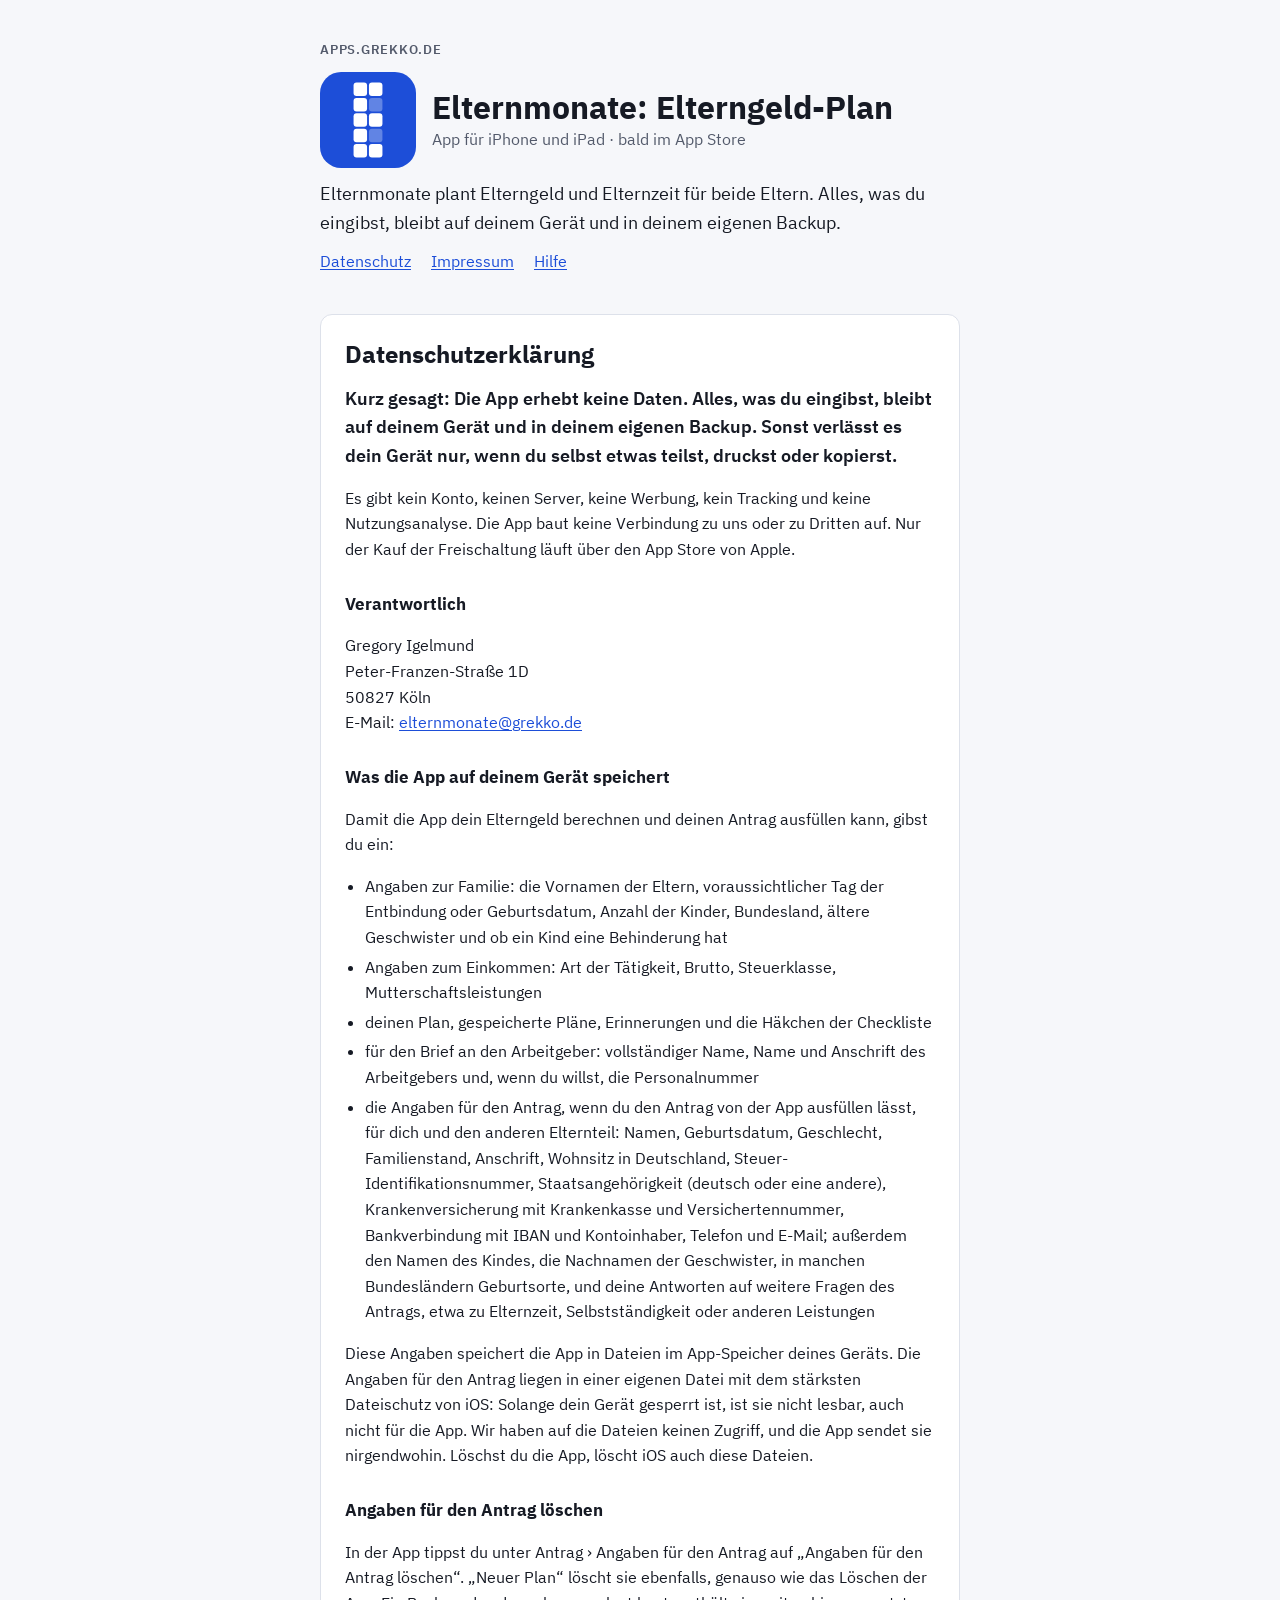
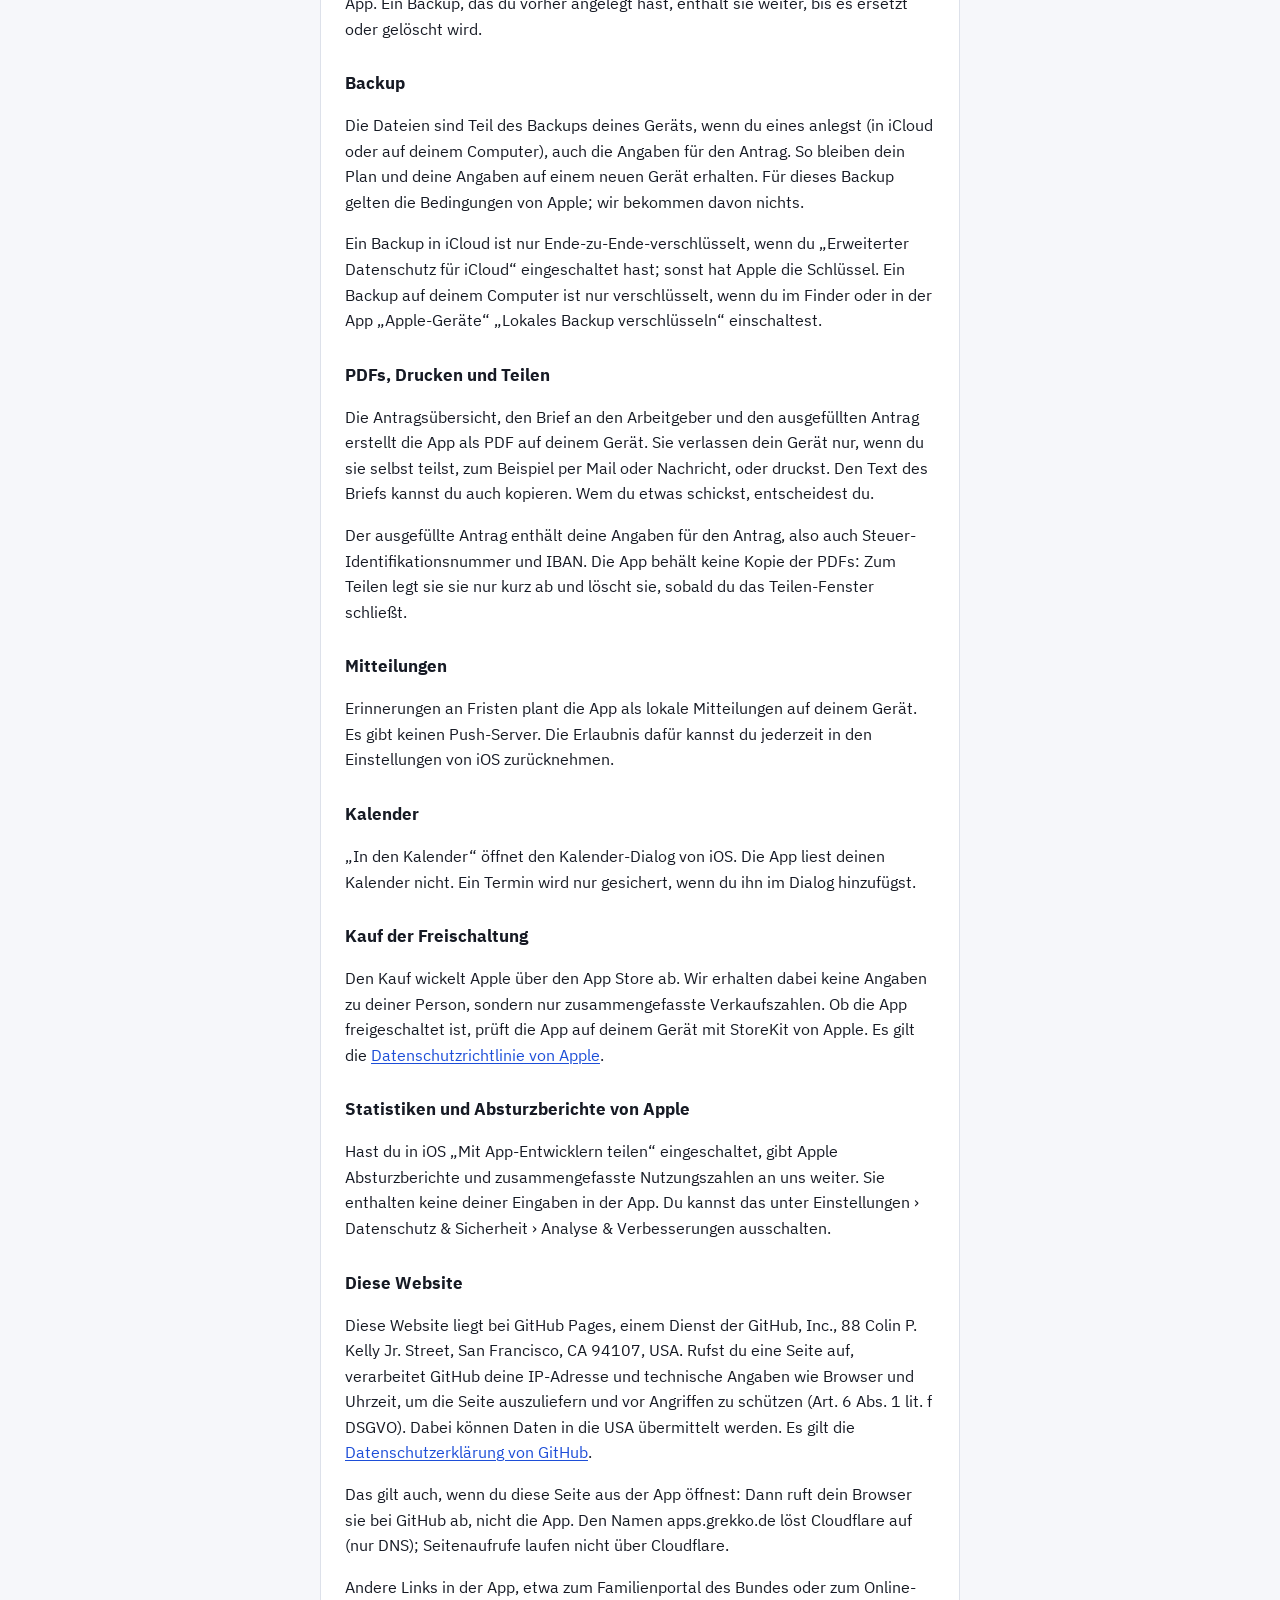
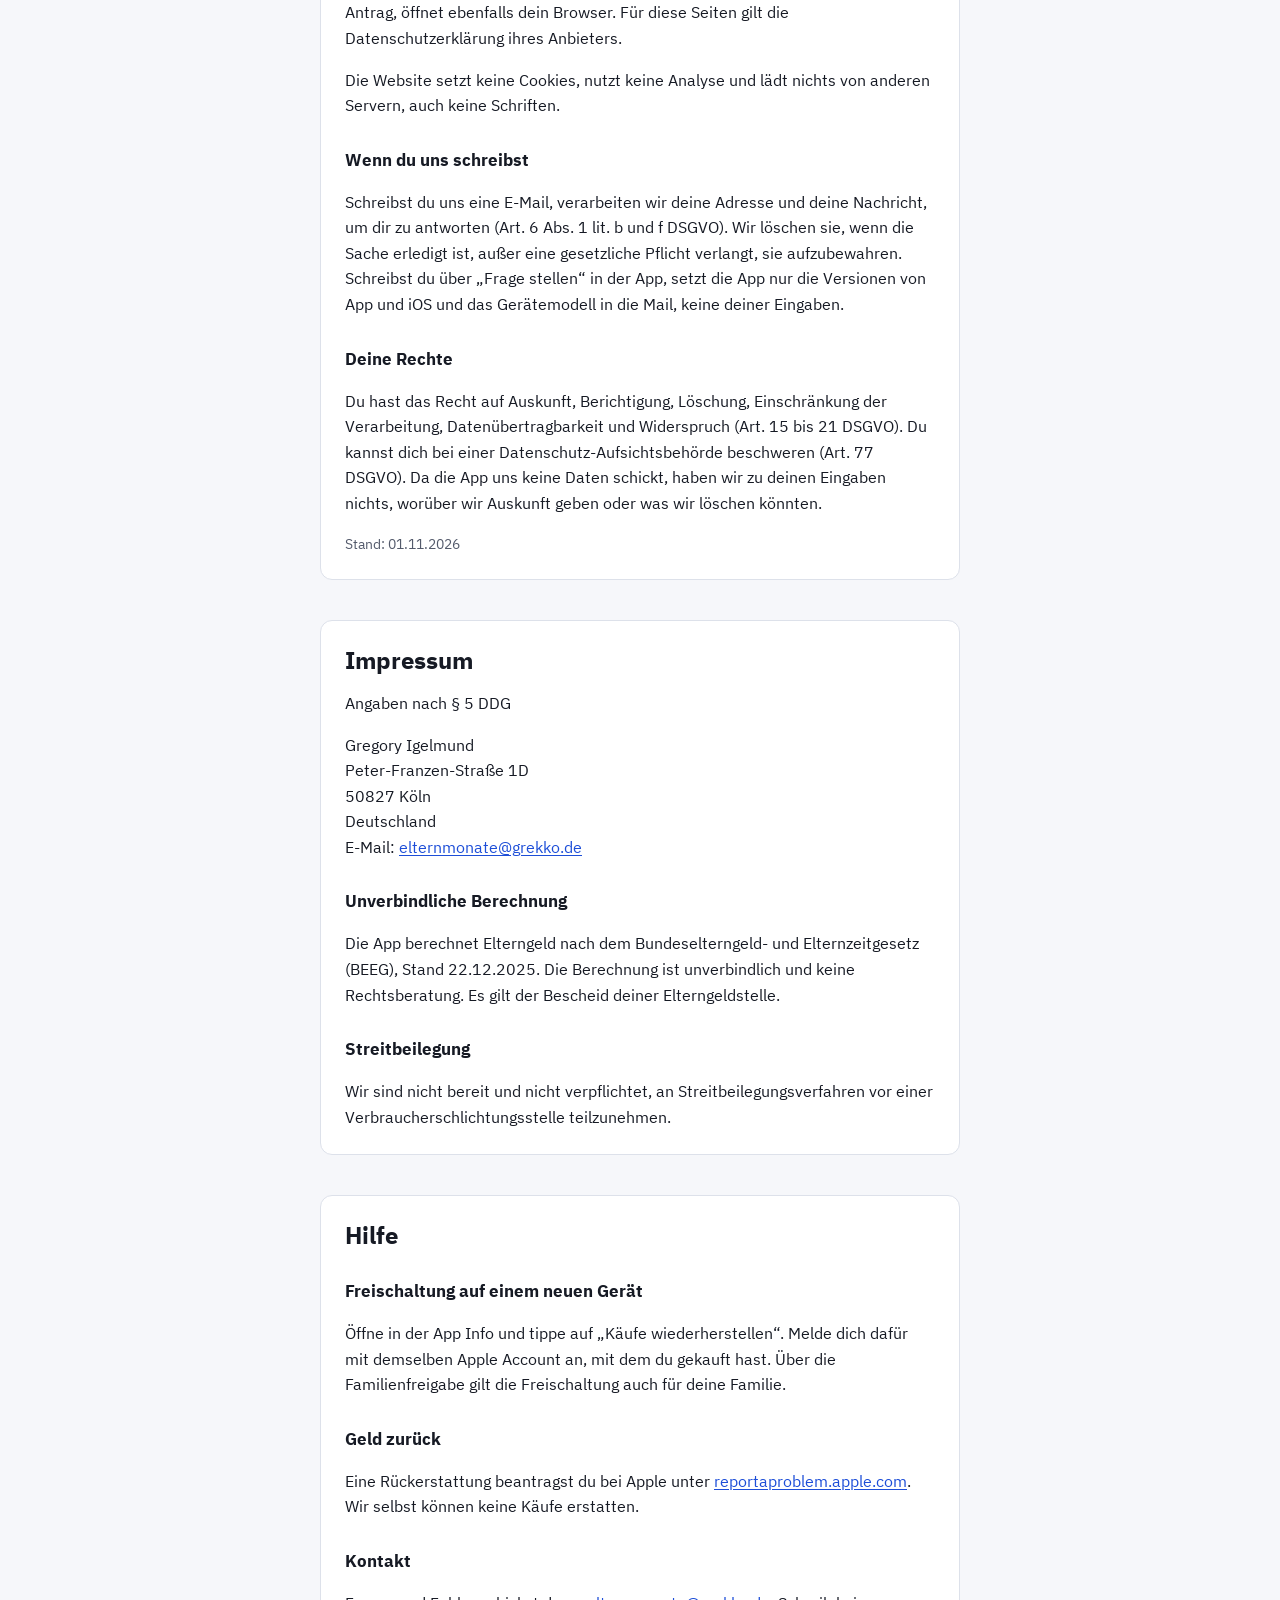
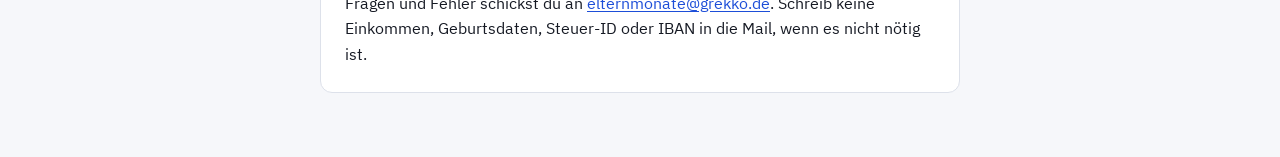
==== commit 75ff1ec6: "Elternmonate: say Gerät instead of iPhone, the App runs on the iPad too Copy only: the meta descript" ====
--- a/elternmonate/index.html
+++ b/elternmonate/index.html
@@ -4,7 +4,7 @@
 <meta charset="utf-8">
 <meta name="viewport" content="width=device-width, initial-scale=1, viewport-fit=cover">
 <title>Elternmonate: Elterngeld-Plan – Datenschutz, Impressum und Hilfe</title>
-<meta name="description" content="Elternmonate plant Elterngeld und Elternzeit für beide Eltern auf dem iPhone. Datenschutzerklärung, Impressum und Hilfe.">
+<meta name="description" content="Elternmonate plant Elterngeld und Elternzeit für beide Eltern auf iPhone und iPad. Datenschutzerklärung, Impressum und Hilfe.">
 <link rel="icon" href="icon.svg" type="image/svg+xml">
 <link rel="apple-touch-icon" href="icon.png">
 <link rel="stylesheet" href="../assets/site.css">
@@ -17,10 +17,10 @@
       <img class="icon" src="icon.svg" alt="" width="96" height="96">
       <div>
         <h1>Elternmonate: Elterngeld-Plan</h1>
-        <p class="muted">iPhone-App · bald im App Store</p>
+        <p class="muted">App für iPhone und iPad · bald im App Store</p>
       </div>
     </div>
-    <p class="lead">Elternmonate plant Elterngeld und Elternzeit für beide Eltern. Alles, was du eingibst, bleibt auf deinem iPhone und in deinem eigenen Backup.</p>
+    <p class="lead">Elternmonate plant Elterngeld und Elternzeit für beide Eltern. Alles, was du eingibst, bleibt auf deinem Gerät und in deinem eigenen Backup.</p>
     <nav aria-label="Abschnitte">
       <a href="#datenschutz">Datenschutz</a>
       <a href="#impressum">Impressum</a>
@@ -30,7 +30,7 @@
 
   <section id="datenschutz">
     <h2>Datenschutzerklärung</h2>
-    <p class="kurz">Kurz gesagt: Die App erhebt keine Daten. Alles, was du eingibst, bleibt auf deinem iPhone und in deinem eigenen Backup. Sonst verlässt es dein iPhone nur, wenn du selbst etwas teilst, druckst oder kopierst.</p>
+    <p class="kurz">Kurz gesagt: Die App erhebt keine Daten. Alles, was du eingibst, bleibt auf deinem Gerät und in deinem eigenen Backup. Sonst verlässt es dein Gerät nur, wenn du selbst etwas teilst, druckst oder kopierst.</p>
     <p>Es gibt kein Konto, keinen Server, keine Werbung, kein Tracking und keine Nutzungsanalyse. Die App baut keine Verbindung zu uns oder zu Dritten auf. Nur der Kauf der Freischaltung läuft über den App Store von Apple.</p>
 
     <h3>Verantwortlich</h3>
@@ -41,7 +41,7 @@
       E-Mail: <a href="mailto:elternmonate@grekko.de">elternmonate@grekko.de</a>
     </address>
 
-    <h3>Was die App auf deinem iPhone speichert</h3>
+    <h3>Was die App auf deinem Gerät speichert</h3>
     <p>Damit die App dein Elterngeld berechnen und deinen Antrag ausfüllen kann, gibst du ein:</p>
     <ul>
       <li>Angaben zur Familie: die Vornamen der Eltern, voraussichtlicher Tag der Entbindung oder Geburtsdatum, Anzahl der Kinder, Bundesland, ältere Geschwister und ob ein Kind eine Behinderung hat</li>
@@ -50,27 +50,27 @@
       <li>für den Brief an den Arbeitgeber: vollständiger Name, Name und Anschrift des Arbeitgebers und, wenn du willst, die Personalnummer</li>
       <li>die Angaben für den Antrag, wenn du den Antrag von der App ausfüllen lässt, für dich und den anderen Elternteil: Namen, Geburtsdatum, Geschlecht, Familienstand, Anschrift, Wohnsitz in Deutschland, Steuer-Identifikationsnummer, Staatsangehörigkeit (deutsch oder eine andere), Krankenversicherung mit Krankenkasse und Versichertennummer, Bankverbindung mit IBAN und Kontoinhaber, Telefon und E-Mail; außerdem den Namen des Kindes, die Nachnamen der Geschwister, in manchen Bundesländern Geburtsorte, und deine Antworten auf weitere Fragen des Antrags, etwa zu Elternzeit, Selbstständigkeit oder anderen Leistungen</li>
     </ul>
-    <p>Diese Angaben speichert die App in Dateien im App-Speicher deines iPhones. Die Angaben für den Antrag liegen in einer eigenen Datei mit dem stärksten Dateischutz von iOS: Solange dein iPhone gesperrt ist, ist sie nicht lesbar, auch nicht für die App. Wir haben auf die Dateien keinen Zugriff, und die App sendet sie nirgendwohin. Löschst du die App, löscht iOS auch diese Dateien.</p>
+    <p>Diese Angaben speichert die App in Dateien im App-Speicher deines Geräts. Die Angaben für den Antrag liegen in einer eigenen Datei mit dem stärksten Dateischutz von iOS: Solange dein Gerät gesperrt ist, ist sie nicht lesbar, auch nicht für die App. Wir haben auf die Dateien keinen Zugriff, und die App sendet sie nirgendwohin. Löschst du die App, löscht iOS auch diese Dateien.</p>
 
     <h3>Angaben für den Antrag löschen</h3>
     <p>In der App tippst du unter Antrag › Angaben für den Antrag auf „Angaben für den Antrag löschen“. „Neuer Plan“ löscht sie ebenfalls, genauso wie das Löschen der App. Ein Backup, das du vorher angelegt hast, enthält sie weiter, bis es ersetzt oder gelöscht wird.</p>
 
     <h3>Backup</h3>
-    <p>Die Dateien sind Teil des Backups deines iPhones, wenn du eines anlegst (in iCloud oder auf deinem Computer), auch die Angaben für den Antrag. So bleiben dein Plan und deine Angaben auf einem neuen iPhone erhalten. Für dieses Backup gelten die Bedingungen von Apple; wir bekommen davon nichts.</p>
+    <p>Die Dateien sind Teil des Backups deines Geräts, wenn du eines anlegst (in iCloud oder auf deinem Computer), auch die Angaben für den Antrag. So bleiben dein Plan und deine Angaben auf einem neuen Gerät erhalten. Für dieses Backup gelten die Bedingungen von Apple; wir bekommen davon nichts.</p>
     <p>Ein Backup in iCloud ist nur Ende-zu-Ende-verschlüsselt, wenn du „Erweiterter Datenschutz für iCloud“ eingeschaltet hast; sonst hat Apple die Schlüssel. Ein Backup auf deinem Computer ist nur verschlüsselt, wenn du im Finder oder in der App „Apple-Geräte“ „Lokales Backup verschlüsseln“ einschaltest.</p>
 
     <h3>PDFs, Drucken und Teilen</h3>
-    <p>Die Antragsübersicht, den Brief an den Arbeitgeber und den ausgefüllten Antrag erstellt die App als PDF auf deinem iPhone. Sie verlassen dein iPhone nur, wenn du sie selbst teilst, zum Beispiel per Mail oder Nachricht, oder druckst. Den Text des Briefs kannst du auch kopieren. Wem du etwas schickst, entscheidest du.</p>
+    <p>Die Antragsübersicht, den Brief an den Arbeitgeber und den ausgefüllten Antrag erstellt die App als PDF auf deinem Gerät. Sie verlassen dein Gerät nur, wenn du sie selbst teilst, zum Beispiel per Mail oder Nachricht, oder druckst. Den Text des Briefs kannst du auch kopieren. Wem du etwas schickst, entscheidest du.</p>
     <p>Der ausgefüllte Antrag enthält deine Angaben für den Antrag, also auch Steuer-Identifikationsnummer und IBAN. Die App behält keine Kopie der PDFs: Zum Teilen legt sie sie nur kurz ab und löscht sie, sobald du das Teilen-Fenster schließt.</p>
 
     <h3>Mitteilungen</h3>
-    <p>Erinnerungen an Fristen plant die App als lokale Mitteilungen auf deinem iPhone. Es gibt keinen Push-Server. Die Erlaubnis dafür kannst du jederzeit in den Einstellungen von iOS zurücknehmen.</p>
+    <p>Erinnerungen an Fristen plant die App als lokale Mitteilungen auf deinem Gerät. Es gibt keinen Push-Server. Die Erlaubnis dafür kannst du jederzeit in den Einstellungen von iOS zurücknehmen.</p>
 
     <h3>Kalender</h3>
     <p>„In den Kalender“ öffnet den Kalender-Dialog von iOS. Die App liest deinen Kalender nicht. Ein Termin wird nur gesichert, wenn du ihn im Dialog hinzufügst.</p>
 
     <h3>Kauf der Freischaltung</h3>
-    <p>Den Kauf wickelt Apple über den App Store ab. Wir erhalten dabei keine Angaben zu deiner Person, sondern nur zusammengefasste Verkaufszahlen. Ob die App freigeschaltet ist, prüft die App auf deinem iPhone mit StoreKit von Apple. Es gilt die <a href="https://www.apple.com/de/legal/privacy/de-ww/" rel="noopener">Datenschutzrichtlinie von Apple</a>.</p>
+    <p>Den Kauf wickelt Apple über den App Store ab. Wir erhalten dabei keine Angaben zu deiner Person, sondern nur zusammengefasste Verkaufszahlen. Ob die App freigeschaltet ist, prüft die App auf deinem Gerät mit StoreKit von Apple. Es gilt die <a href="https://www.apple.com/de/legal/privacy/de-ww/" rel="noopener">Datenschutzrichtlinie von Apple</a>.</p>
 
     <h3>Statistiken und Absturzberichte von Apple</h3>
     <p>Hast du in iOS „Mit App-Entwicklern teilen“ eingeschaltet, gibt Apple Absturzberichte und zusammengefasste Nutzungszahlen an uns weiter. Sie enthalten keine deiner Eingaben in der App. Du kannst das unter Einstellungen › Datenschutz &amp; Sicherheit › Analyse &amp; Verbesserungen ausschalten.</p>
@@ -82,12 +82,12 @@
     <p>Die Website setzt keine Cookies, nutzt keine Analyse und lädt nichts von anderen Servern, auch keine Schriften.</p>
 
     <h3>Wenn du uns schreibst</h3>
-    <p>Schreibst du uns eine E-Mail, verarbeiten wir deine Adresse und deine Nachricht, um dir zu antworten (Art. 6 Abs. 1 lit. b und f DSGVO). Wir löschen sie, wenn die Sache erledigt ist, außer eine gesetzliche Pflicht verlangt, sie aufzubewahren. Schreibst du über „Frage stellen“ in der App, setzt die App nur die Versionen von App und iOS und das iPhone-Modell in die Mail, keine deiner Eingaben.</p>
+    <p>Schreibst du uns eine E-Mail, verarbeiten wir deine Adresse und deine Nachricht, um dir zu antworten (Art. 6 Abs. 1 lit. b und f DSGVO). Wir löschen sie, wenn die Sache erledigt ist, außer eine gesetzliche Pflicht verlangt, sie aufzubewahren. Schreibst du über „Frage stellen“ in der App, setzt die App nur die Versionen von App und iOS und das Gerätemodell in die Mail, keine deiner Eingaben.</p>
 
     <h3>Deine Rechte</h3>
     <p>Du hast das Recht auf Auskunft, Berichtigung, Löschung, Einschränkung der Verarbeitung, Datenübertragbarkeit und Widerspruch (Art. 15 bis 21 DSGVO). Du kannst dich bei einer Datenschutz-Aufsichtsbehörde beschweren (Art. 77 DSGVO). Da die App uns keine Daten schickt, haben wir zu deinen Eingaben nichts, worüber wir Auskunft geben oder was wir löschen könnten.</p>
 
-    <p class="stand">Stand: 29.10.2026</p>
+    <p class="stand">Stand: 01.11.2026</p>
   </section>
 
   <section id="impressum">
@@ -110,7 +110,7 @@
 
   <section id="hilfe">
     <h2>Hilfe</h2>
-    <h3>Freischaltung auf einem neuen iPhone</h3>
+    <h3>Freischaltung auf einem neuen Gerät</h3>
     <p>Öffne in der App Info und tippe auf „Käufe wiederherstellen“. Melde dich dafür mit demselben Apple Account an, mit dem du gekauft hast. Über die Familienfreigabe gilt die Freischaltung auch für deine Familie.</p>
     <h3>Geld zurück</h3>
     <p>Eine Rückerstattung beantragst du bei Apple unter <a href="https://reportaproblem.apple.com" rel="noopener">reportaproblem.apple.com</a>. Wir selbst können keine Käufe erstatten.</p>
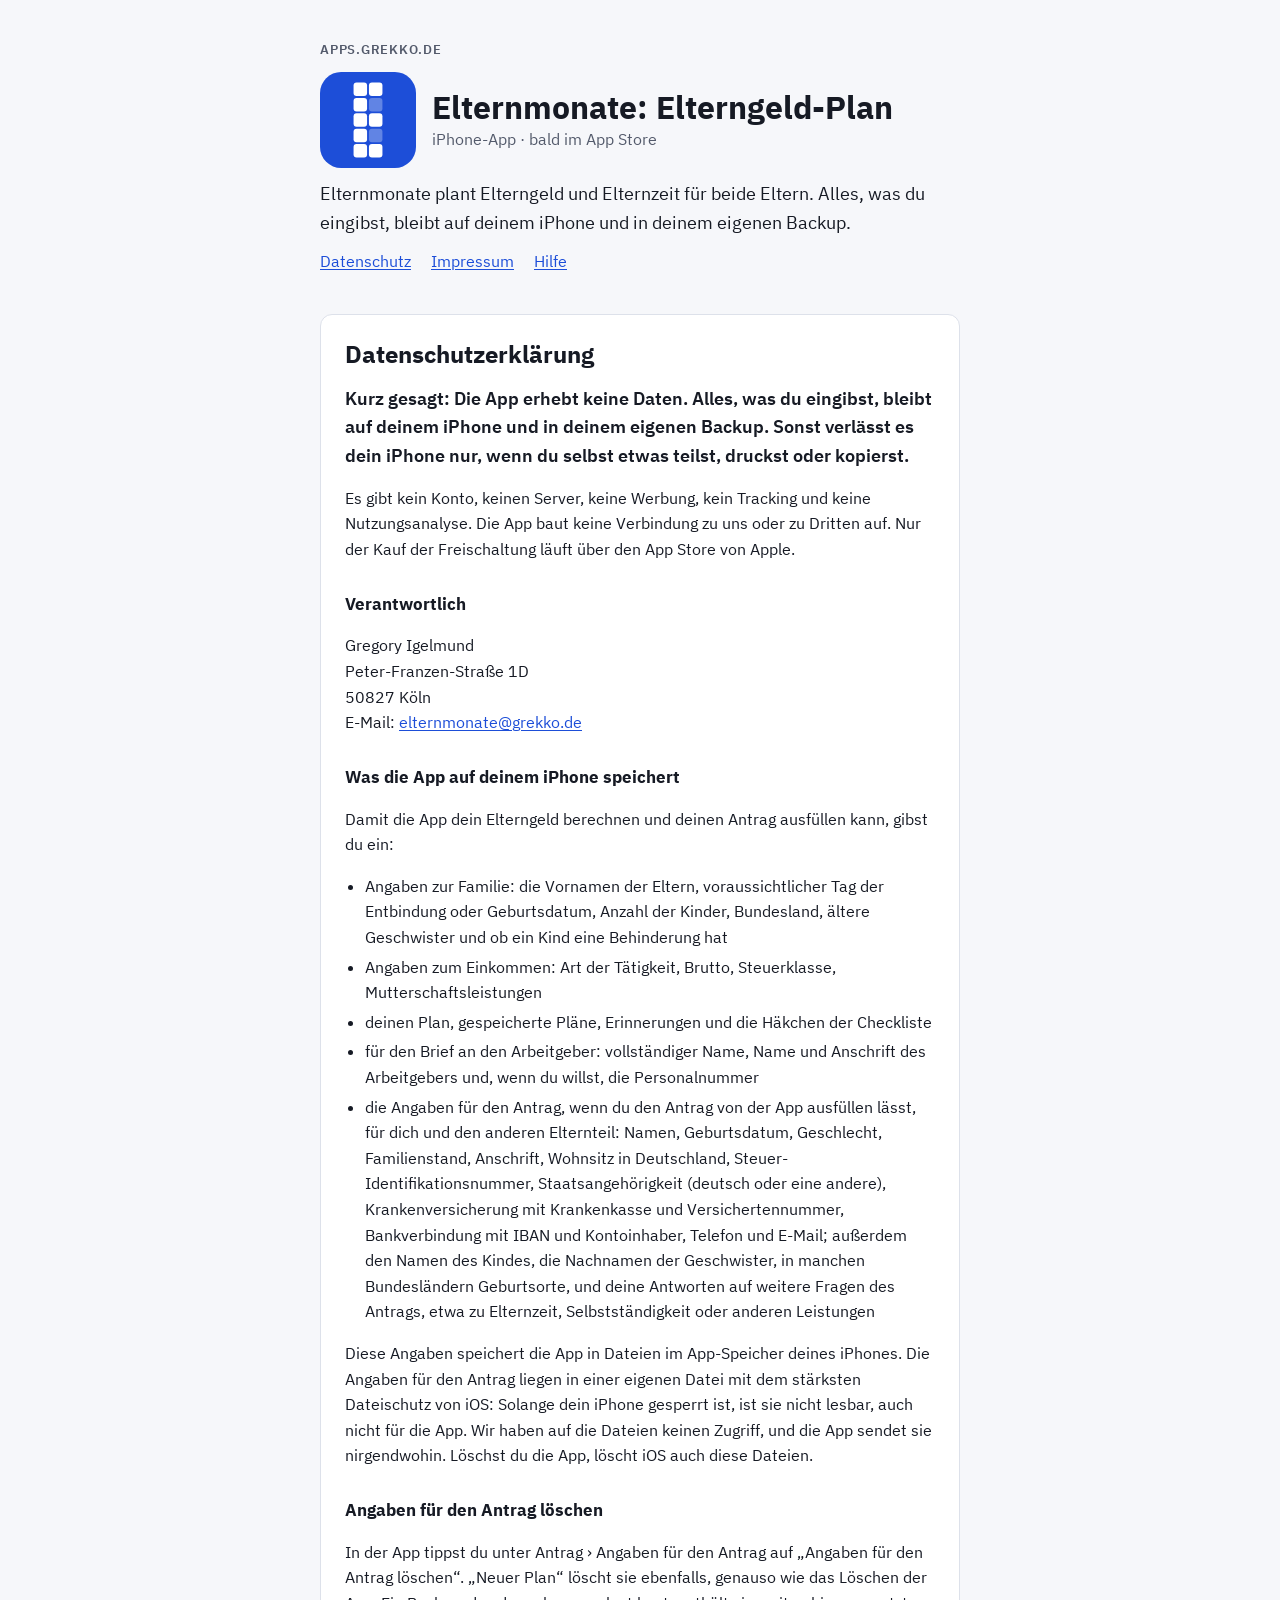
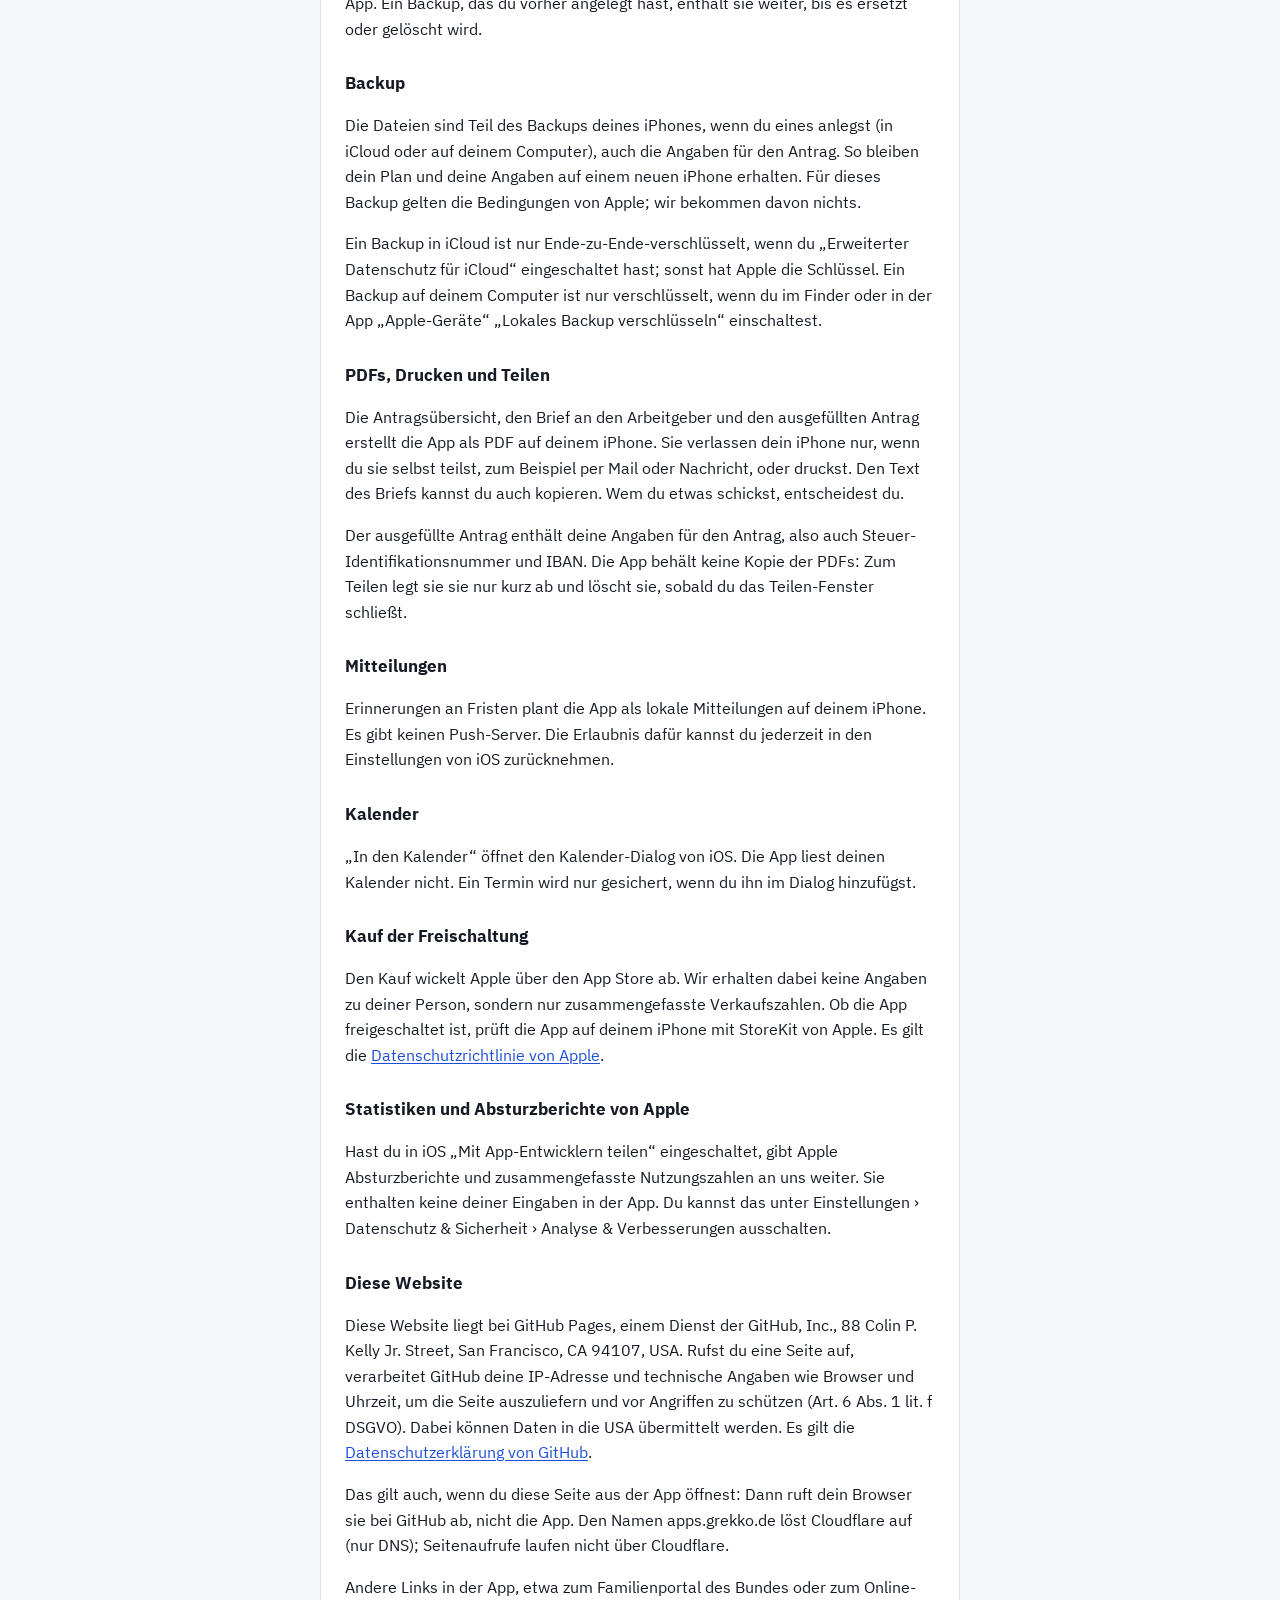
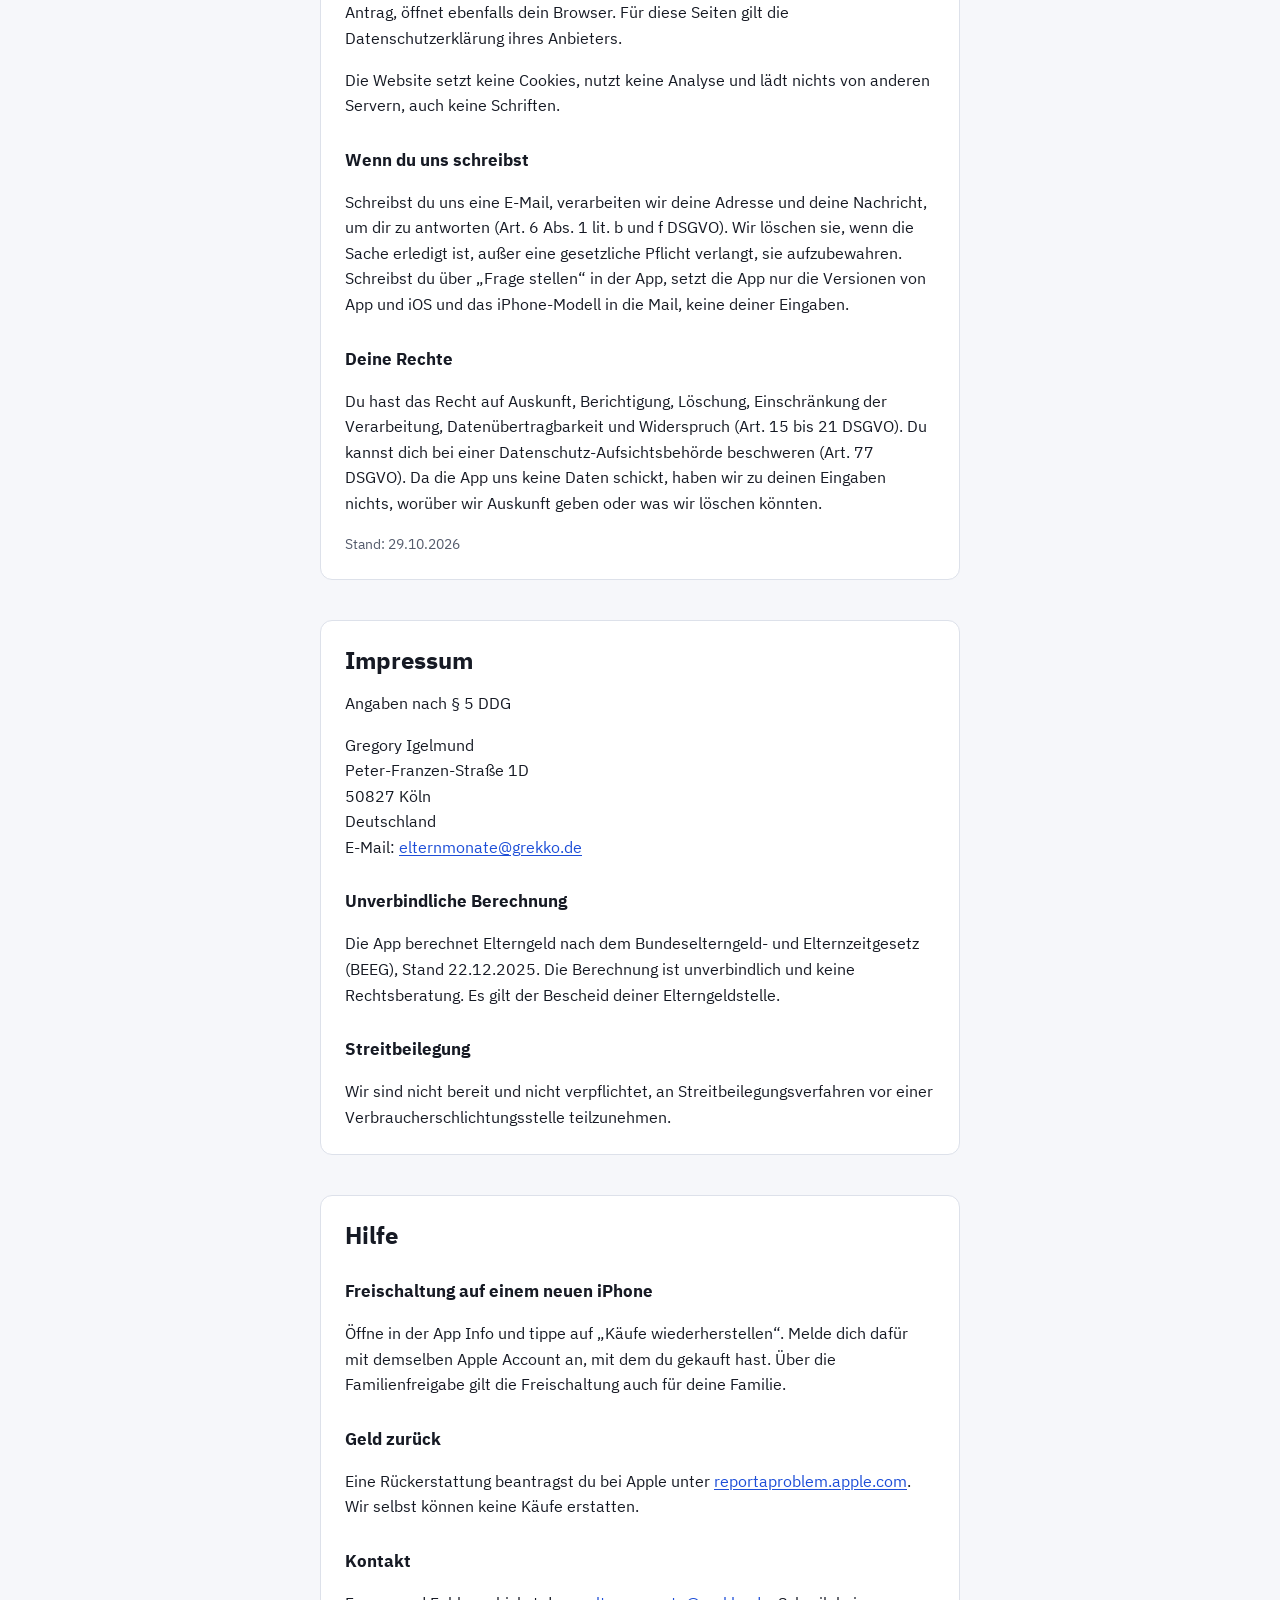
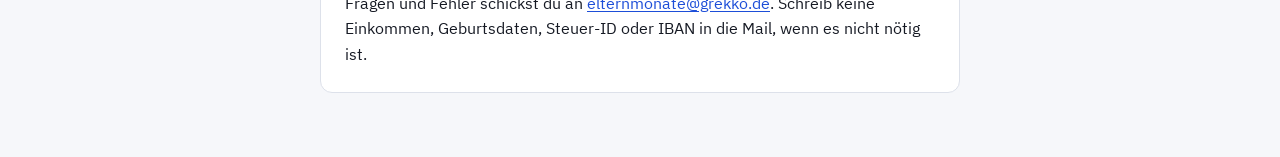
==== commit 0a266aa5: "Throwaway: break #hilfe anchor to prove CI fails (will be reverted)" ====
--- a/elternmonate/index.html
+++ b/elternmonate/index.html
@@ -4,7 +4,7 @@
 <meta charset="utf-8">
 <meta name="viewport" content="width=device-width, initial-scale=1, viewport-fit=cover">
 <title>Elternmonate: Elterngeld-Plan – Datenschutz, Impressum und Hilfe</title>
-<meta name="description" content="Elternmonate plant Elterngeld und Elternzeit für beide Eltern auf iPhone und iPad. Datenschutzerklärung, Impressum und Hilfe.">
+<meta name="description" content="Elternmonate plant Elterngeld und Elternzeit für beide Eltern auf dem iPhone. Datenschutzerklärung, Impressum und Hilfe.">
 <link rel="icon" href="icon.svg" type="image/svg+xml">
 <link rel="apple-touch-icon" href="icon.png">
 <link rel="stylesheet" href="../assets/site.css">
@@ -17,20 +17,20 @@
       <img class="icon" src="icon.svg" alt="" width="96" height="96">
       <div>
         <h1>Elternmonate: Elterngeld-Plan</h1>
-        <p class="muted">App für iPhone und iPad · bald im App Store</p>
+        <p class="muted">iPhone-App · bald im App Store</p>
       </div>
     </div>
-    <p class="lead">Elternmonate plant Elterngeld und Elternzeit für beide Eltern. Alles, was du eingibst, bleibt auf deinem Gerät und in deinem eigenen Backup.</p>
+    <p class="lead">Elternmonate plant Elterngeld und Elternzeit für beide Eltern. Alles, was du eingibst, bleibt auf deinem iPhone und in deinem eigenen Backup.</p>
     <nav aria-label="Abschnitte">
       <a href="#datenschutz">Datenschutz</a>
       <a href="#impressum">Impressum</a>
-      <a href="#hilfe">Hilfe</a>
+      <a href="#hilfe-kaputt">Hilfe</a>
     </nav>
   </header>
 
   <section id="datenschutz">
     <h2>Datenschutzerklärung</h2>
-    <p class="kurz">Kurz gesagt: Die App erhebt keine Daten. Alles, was du eingibst, bleibt auf deinem Gerät und in deinem eigenen Backup. Sonst verlässt es dein Gerät nur, wenn du selbst etwas teilst, druckst oder kopierst.</p>
+    <p class="kurz">Kurz gesagt: Die App erhebt keine Daten. Alles, was du eingibst, bleibt auf deinem iPhone und in deinem eigenen Backup. Sonst verlässt es dein iPhone nur, wenn du selbst etwas teilst, druckst oder kopierst.</p>
     <p>Es gibt kein Konto, keinen Server, keine Werbung, kein Tracking und keine Nutzungsanalyse. Die App baut keine Verbindung zu uns oder zu Dritten auf. Nur der Kauf der Freischaltung läuft über den App Store von Apple.</p>
 
     <h3>Verantwortlich</h3>
@@ -41,7 +41,7 @@
       E-Mail: <a href="mailto:elternmonate@grekko.de">elternmonate@grekko.de</a>
     </address>
 
-    <h3>Was die App auf deinem Gerät speichert</h3>
+    <h3>Was die App auf deinem iPhone speichert</h3>
     <p>Damit die App dein Elterngeld berechnen und deinen Antrag ausfüllen kann, gibst du ein:</p>
     <ul>
       <li>Angaben zur Familie: die Vornamen der Eltern, voraussichtlicher Tag der Entbindung oder Geburtsdatum, Anzahl der Kinder, Bundesland, ältere Geschwister und ob ein Kind eine Behinderung hat</li>
@@ -50,27 +50,27 @@
       <li>für den Brief an den Arbeitgeber: vollständiger Name, Name und Anschrift des Arbeitgebers und, wenn du willst, die Personalnummer</li>
       <li>die Angaben für den Antrag, wenn du den Antrag von der App ausfüllen lässt, für dich und den anderen Elternteil: Namen, Geburtsdatum, Geschlecht, Familienstand, Anschrift, Wohnsitz in Deutschland, Steuer-Identifikationsnummer, Staatsangehörigkeit (deutsch oder eine andere), Krankenversicherung mit Krankenkasse und Versichertennummer, Bankverbindung mit IBAN und Kontoinhaber, Telefon und E-Mail; außerdem den Namen des Kindes, die Nachnamen der Geschwister, in manchen Bundesländern Geburtsorte, und deine Antworten auf weitere Fragen des Antrags, etwa zu Elternzeit, Selbstständigkeit oder anderen Leistungen</li>
     </ul>
-    <p>Diese Angaben speichert die App in Dateien im App-Speicher deines Geräts. Die Angaben für den Antrag liegen in einer eigenen Datei mit dem stärksten Dateischutz von iOS: Solange dein Gerät gesperrt ist, ist sie nicht lesbar, auch nicht für die App. Wir haben auf die Dateien keinen Zugriff, und die App sendet sie nirgendwohin. Löschst du die App, löscht iOS auch diese Dateien.</p>
+    <p>Diese Angaben speichert die App in Dateien im App-Speicher deines iPhones. Die Angaben für den Antrag liegen in einer eigenen Datei mit dem stärksten Dateischutz von iOS: Solange dein iPhone gesperrt ist, ist sie nicht lesbar, auch nicht für die App. Wir haben auf die Dateien keinen Zugriff, und die App sendet sie nirgendwohin. Löschst du die App, löscht iOS auch diese Dateien.</p>
 
     <h3>Angaben für den Antrag löschen</h3>
     <p>In der App tippst du unter Antrag › Angaben für den Antrag auf „Angaben für den Antrag löschen“. „Neuer Plan“ löscht sie ebenfalls, genauso wie das Löschen der App. Ein Backup, das du vorher angelegt hast, enthält sie weiter, bis es ersetzt oder gelöscht wird.</p>
 
     <h3>Backup</h3>
-    <p>Die Dateien sind Teil des Backups deines Geräts, wenn du eines anlegst (in iCloud oder auf deinem Computer), auch die Angaben für den Antrag. So bleiben dein Plan und deine Angaben auf einem neuen Gerät erhalten. Für dieses Backup gelten die Bedingungen von Apple; wir bekommen davon nichts.</p>
+    <p>Die Dateien sind Teil des Backups deines iPhones, wenn du eines anlegst (in iCloud oder auf deinem Computer), auch die Angaben für den Antrag. So bleiben dein Plan und deine Angaben auf einem neuen iPhone erhalten. Für dieses Backup gelten die Bedingungen von Apple; wir bekommen davon nichts.</p>
     <p>Ein Backup in iCloud ist nur Ende-zu-Ende-verschlüsselt, wenn du „Erweiterter Datenschutz für iCloud“ eingeschaltet hast; sonst hat Apple die Schlüssel. Ein Backup auf deinem Computer ist nur verschlüsselt, wenn du im Finder oder in der App „Apple-Geräte“ „Lokales Backup verschlüsseln“ einschaltest.</p>
 
     <h3>PDFs, Drucken und Teilen</h3>
-    <p>Die Antragsübersicht, den Brief an den Arbeitgeber und den ausgefüllten Antrag erstellt die App als PDF auf deinem Gerät. Sie verlassen dein Gerät nur, wenn du sie selbst teilst, zum Beispiel per Mail oder Nachricht, oder druckst. Den Text des Briefs kannst du auch kopieren. Wem du etwas schickst, entscheidest du.</p>
+    <p>Die Antragsübersicht, den Brief an den Arbeitgeber und den ausgefüllten Antrag erstellt die App als PDF auf deinem iPhone. Sie verlassen dein iPhone nur, wenn du sie selbst teilst, zum Beispiel per Mail oder Nachricht, oder druckst. Den Text des Briefs kannst du auch kopieren. Wem du etwas schickst, entscheidest du.</p>
     <p>Der ausgefüllte Antrag enthält deine Angaben für den Antrag, also auch Steuer-Identifikationsnummer und IBAN. Die App behält keine Kopie der PDFs: Zum Teilen legt sie sie nur kurz ab und löscht sie, sobald du das Teilen-Fenster schließt.</p>
 
     <h3>Mitteilungen</h3>
-    <p>Erinnerungen an Fristen plant die App als lokale Mitteilungen auf deinem Gerät. Es gibt keinen Push-Server. Die Erlaubnis dafür kannst du jederzeit in den Einstellungen von iOS zurücknehmen.</p>
+    <p>Erinnerungen an Fristen plant die App als lokale Mitteilungen auf deinem iPhone. Es gibt keinen Push-Server. Die Erlaubnis dafür kannst du jederzeit in den Einstellungen von iOS zurücknehmen.</p>
 
     <h3>Kalender</h3>
     <p>„In den Kalender“ öffnet den Kalender-Dialog von iOS. Die App liest deinen Kalender nicht. Ein Termin wird nur gesichert, wenn du ihn im Dialog hinzufügst.</p>
 
     <h3>Kauf der Freischaltung</h3>
-    <p>Den Kauf wickelt Apple über den App Store ab. Wir erhalten dabei keine Angaben zu deiner Person, sondern nur zusammengefasste Verkaufszahlen. Ob die App freigeschaltet ist, prüft die App auf deinem Gerät mit StoreKit von Apple. Es gilt die <a href="https://www.apple.com/de/legal/privacy/de-ww/" rel="noopener">Datenschutzrichtlinie von Apple</a>.</p>
+    <p>Den Kauf wickelt Apple über den App Store ab. Wir erhalten dabei keine Angaben zu deiner Person, sondern nur zusammengefasste Verkaufszahlen. Ob die App freigeschaltet ist, prüft die App auf deinem iPhone mit StoreKit von Apple. Es gilt die <a href="https://www.apple.com/de/legal/privacy/de-ww/" rel="noopener">Datenschutzrichtlinie von Apple</a>.</p>
 
     <h3>Statistiken und Absturzberichte von Apple</h3>
     <p>Hast du in iOS „Mit App-Entwicklern teilen“ eingeschaltet, gibt Apple Absturzberichte und zusammengefasste Nutzungszahlen an uns weiter. Sie enthalten keine deiner Eingaben in der App. Du kannst das unter Einstellungen › Datenschutz &amp; Sicherheit › Analyse &amp; Verbesserungen ausschalten.</p>
@@ -82,12 +82,12 @@
     <p>Die Website setzt keine Cookies, nutzt keine Analyse und lädt nichts von anderen Servern, auch keine Schriften.</p>
 
     <h3>Wenn du uns schreibst</h3>
-    <p>Schreibst du uns eine E-Mail, verarbeiten wir deine Adresse und deine Nachricht, um dir zu antworten (Art. 6 Abs. 1 lit. b und f DSGVO). Wir löschen sie, wenn die Sache erledigt ist, außer eine gesetzliche Pflicht verlangt, sie aufzubewahren. Schreibst du über „Frage stellen“ in der App, setzt die App nur die Versionen von App und iOS und das Gerätemodell in die Mail, keine deiner Eingaben.</p>
+    <p>Schreibst du uns eine E-Mail, verarbeiten wir deine Adresse und deine Nachricht, um dir zu antworten (Art. 6 Abs. 1 lit. b und f DSGVO). Wir löschen sie, wenn die Sache erledigt ist, außer eine gesetzliche Pflicht verlangt, sie aufzubewahren. Schreibst du über „Frage stellen“ in der App, setzt die App nur die Versionen von App und iOS und das iPhone-Modell in die Mail, keine deiner Eingaben.</p>
 
     <h3>Deine Rechte</h3>
     <p>Du hast das Recht auf Auskunft, Berichtigung, Löschung, Einschränkung der Verarbeitung, Datenübertragbarkeit und Widerspruch (Art. 15 bis 21 DSGVO). Du kannst dich bei einer Datenschutz-Aufsichtsbehörde beschweren (Art. 77 DSGVO). Da die App uns keine Daten schickt, haben wir zu deinen Eingaben nichts, worüber wir Auskunft geben oder was wir löschen könnten.</p>
 
-    <p class="stand">Stand: 01.11.2026</p>
+    <p class="stand">Stand: 29.10.2026</p>
   </section>
 
   <section id="impressum">
@@ -110,7 +110,7 @@
 
   <section id="hilfe">
     <h2>Hilfe</h2>
-    <h3>Freischaltung auf einem neuen Gerät</h3>
+    <h3>Freischaltung auf einem neuen iPhone</h3>
     <p>Öffne in der App Info und tippe auf „Käufe wiederherstellen“. Melde dich dafür mit demselben Apple Account an, mit dem du gekauft hast. Über die Familienfreigabe gilt die Freischaltung auch für deine Familie.</p>
     <h3>Geld zurück</h3>
     <p>Eine Rückerstattung beantragst du bei Apple unter <a href="https://reportaproblem.apple.com" rel="noopener">reportaproblem.apple.com</a>. Wir selbst können keine Käufe erstatten.</p>
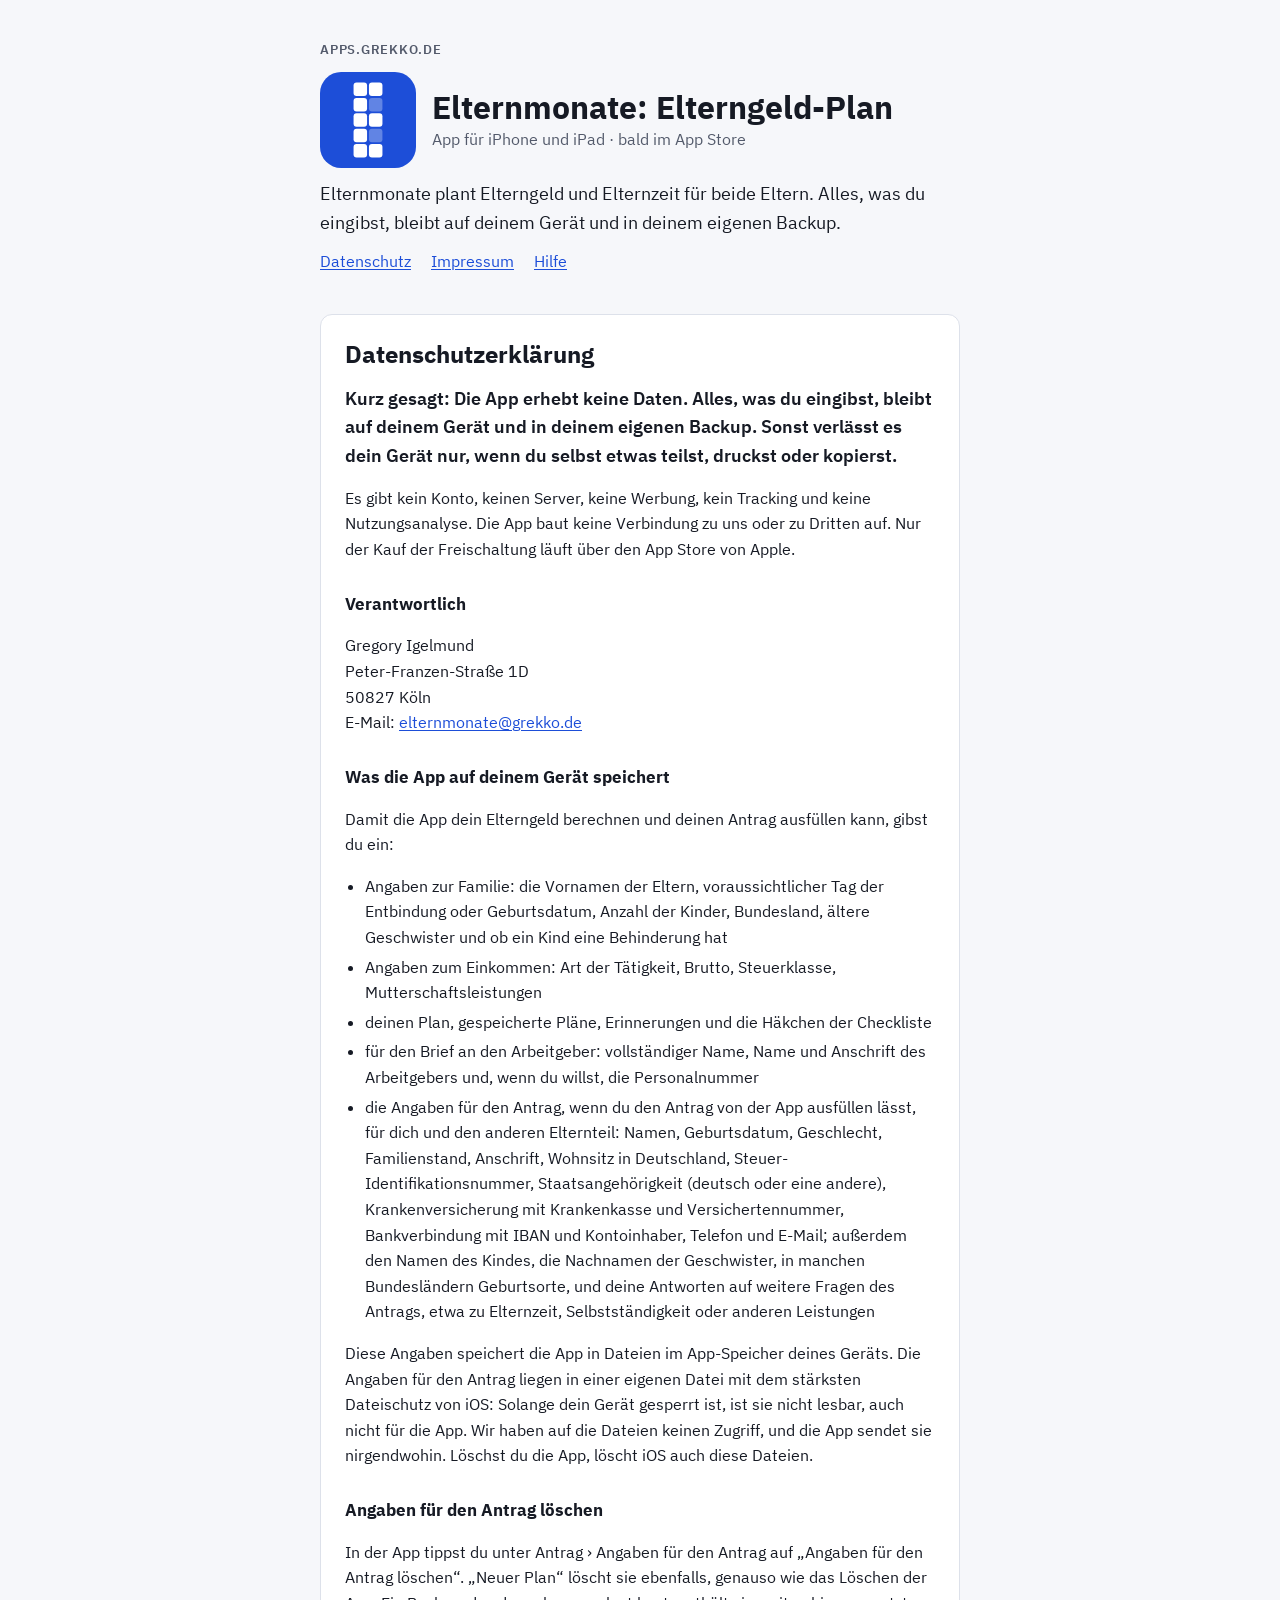
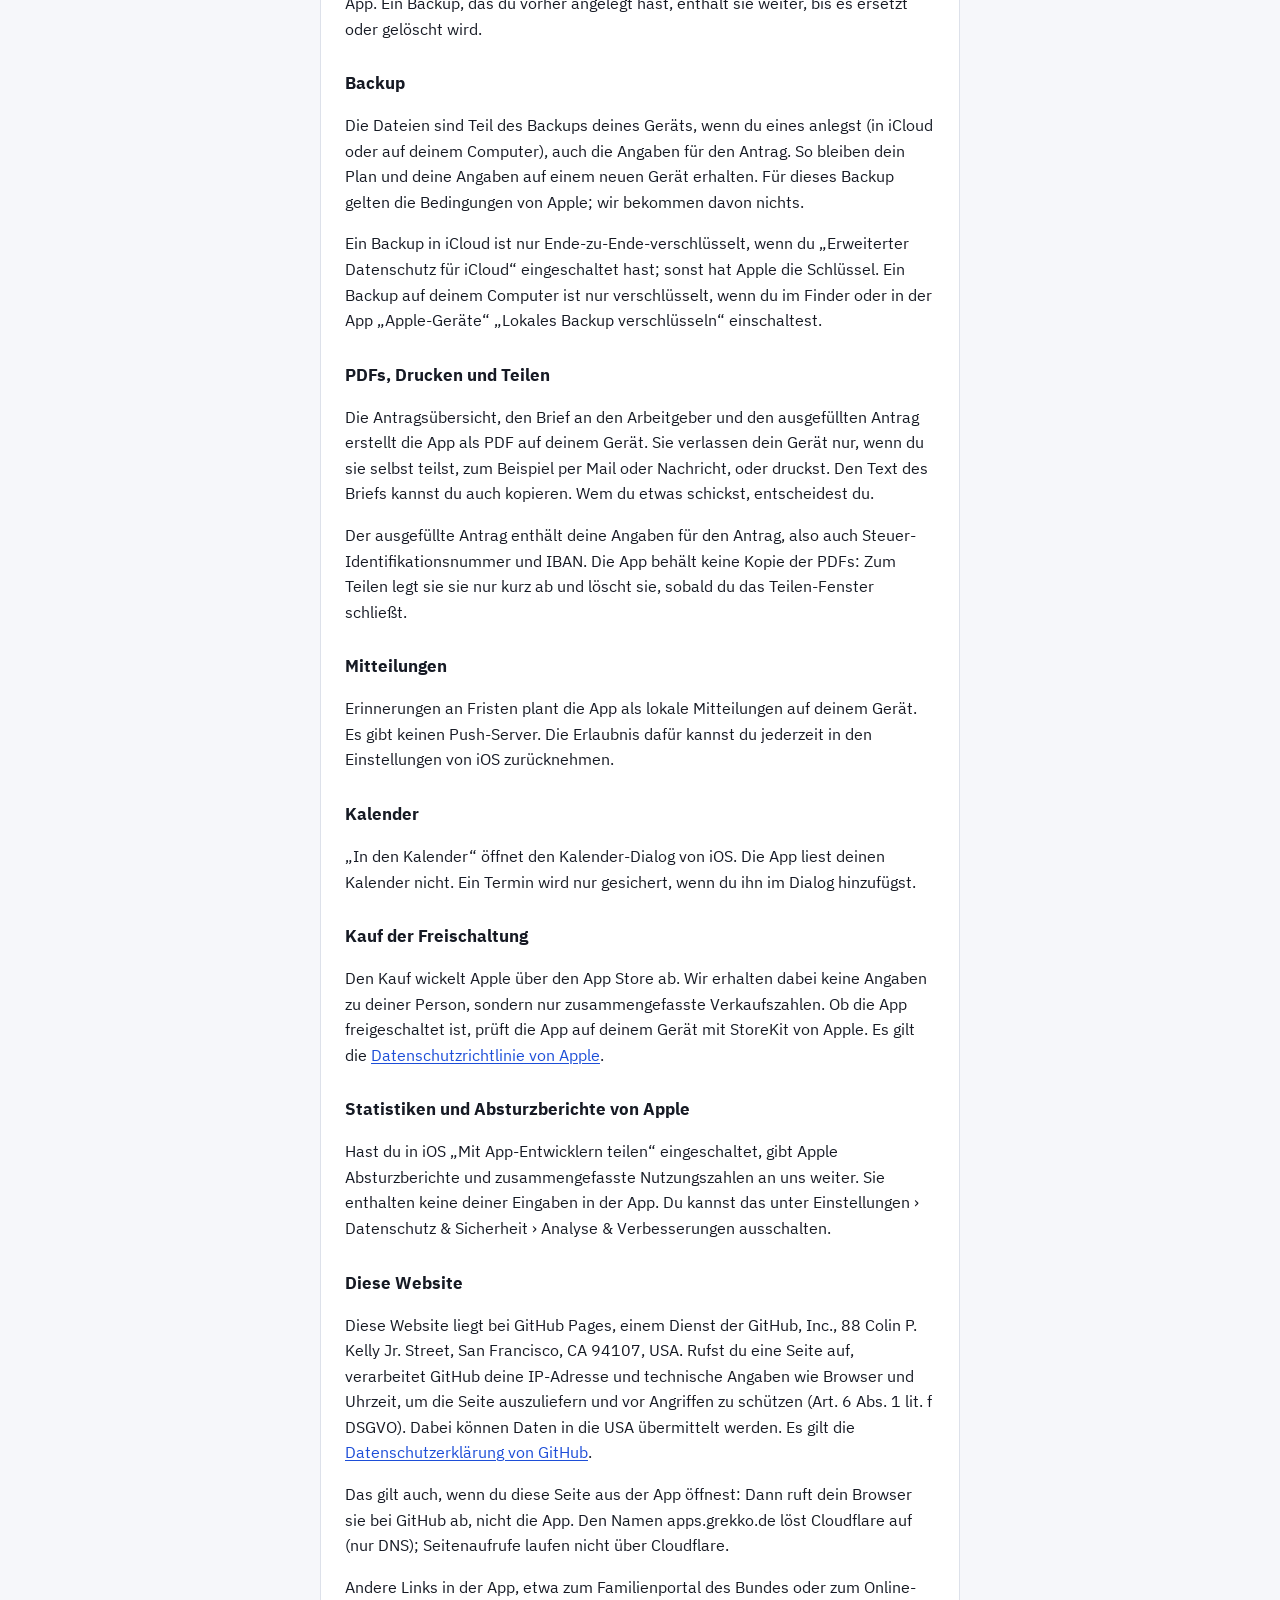
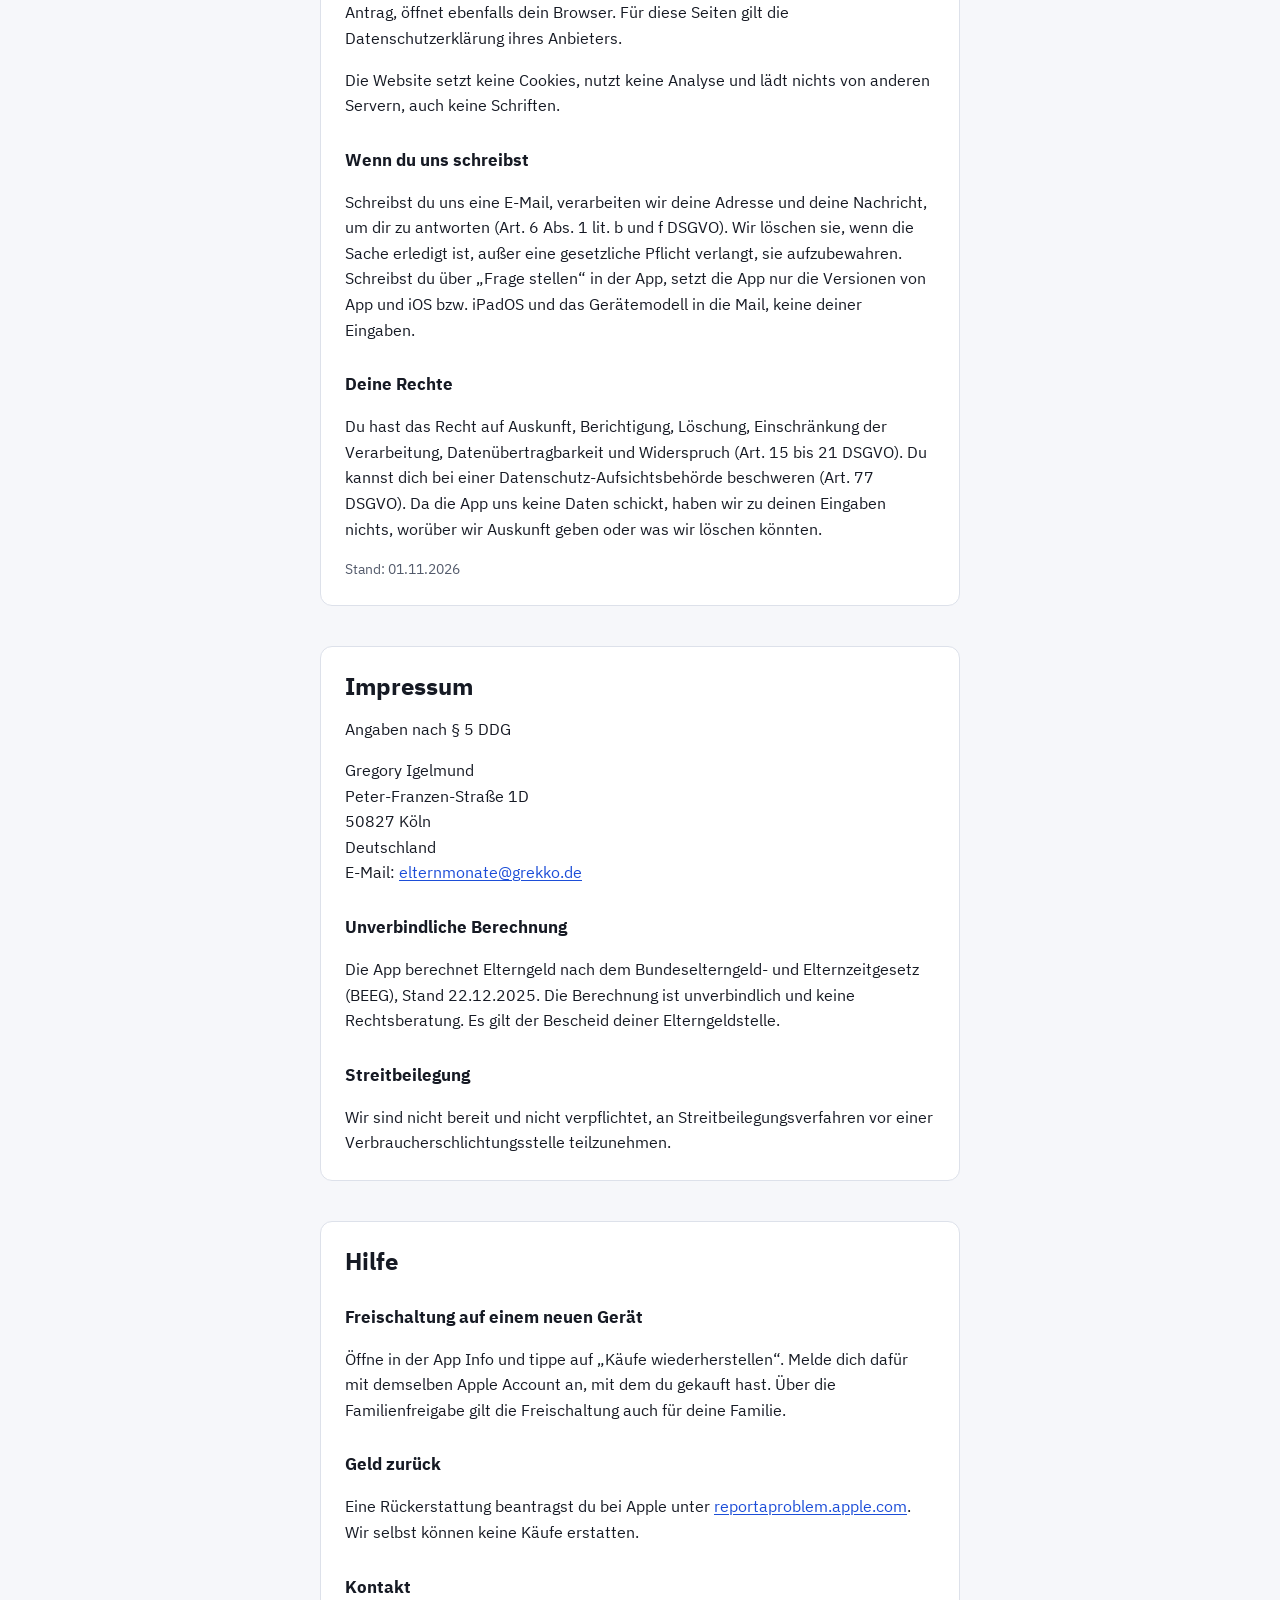
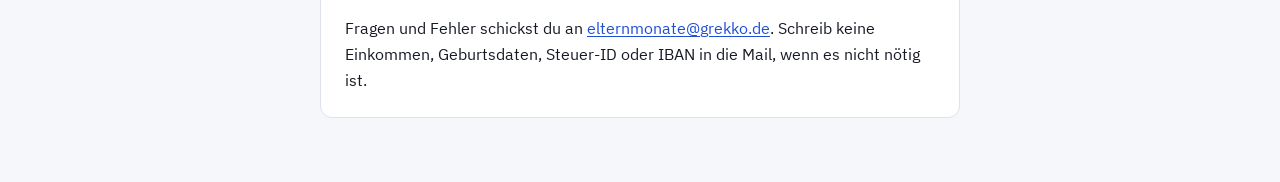
==== commit af8b0dea: "Name iPadOS in the support mail and iPad on the index The Main Operator approved the open questions " ====
--- a/elternmonate/index.html
+++ b/elternmonate/index.html
@@ -4,7 +4,7 @@
 <meta charset="utf-8">
 <meta name="viewport" content="width=device-width, initial-scale=1, viewport-fit=cover">
 <title>Elternmonate: Elterngeld-Plan – Datenschutz, Impressum und Hilfe</title>
-<meta name="description" content="Elternmonate plant Elterngeld und Elternzeit für beide Eltern auf dem iPhone. Datenschutzerklärung, Impressum und Hilfe.">
+<meta name="description" content="Elternmonate plant Elterngeld und Elternzeit für beide Eltern auf iPhone und iPad. Datenschutzerklärung, Impressum und Hilfe.">
 <link rel="icon" href="icon.svg" type="image/svg+xml">
 <link rel="apple-touch-icon" href="icon.png">
 <link rel="stylesheet" href="../assets/site.css">
@@ -17,20 +17,20 @@
       <img class="icon" src="icon.svg" alt="" width="96" height="96">
       <div>
         <h1>Elternmonate: Elterngeld-Plan</h1>
-        <p class="muted">iPhone-App · bald im App Store</p>
+        <p class="muted">App für iPhone und iPad · bald im App Store</p>
       </div>
     </div>
-    <p class="lead">Elternmonate plant Elterngeld und Elternzeit für beide Eltern. Alles, was du eingibst, bleibt auf deinem iPhone und in deinem eigenen Backup.</p>
+    <p class="lead">Elternmonate plant Elterngeld und Elternzeit für beide Eltern. Alles, was du eingibst, bleibt auf deinem Gerät und in deinem eigenen Backup.</p>
     <nav aria-label="Abschnitte">
       <a href="#datenschutz">Datenschutz</a>
       <a href="#impressum">Impressum</a>
-      <a href="#hilfe-kaputt">Hilfe</a>
+      <a href="#hilfe">Hilfe</a>
     </nav>
   </header>
 
   <section id="datenschutz">
     <h2>Datenschutzerklärung</h2>
-    <p class="kurz">Kurz gesagt: Die App erhebt keine Daten. Alles, was du eingibst, bleibt auf deinem iPhone und in deinem eigenen Backup. Sonst verlässt es dein iPhone nur, wenn du selbst etwas teilst, druckst oder kopierst.</p>
+    <p class="kurz">Kurz gesagt: Die App erhebt keine Daten. Alles, was du eingibst, bleibt auf deinem Gerät und in deinem eigenen Backup. Sonst verlässt es dein Gerät nur, wenn du selbst etwas teilst, druckst oder kopierst.</p>
     <p>Es gibt kein Konto, keinen Server, keine Werbung, kein Tracking und keine Nutzungsanalyse. Die App baut keine Verbindung zu uns oder zu Dritten auf. Nur der Kauf der Freischaltung läuft über den App Store von Apple.</p>
 
     <h3>Verantwortlich</h3>
@@ -41,7 +41,7 @@
       E-Mail: <a href="mailto:elternmonate@grekko.de">elternmonate@grekko.de</a>
     </address>
 
-    <h3>Was die App auf deinem iPhone speichert</h3>
+    <h3>Was die App auf deinem Gerät speichert</h3>
     <p>Damit die App dein Elterngeld berechnen und deinen Antrag ausfüllen kann, gibst du ein:</p>
     <ul>
       <li>Angaben zur Familie: die Vornamen der Eltern, voraussichtlicher Tag der Entbindung oder Geburtsdatum, Anzahl der Kinder, Bundesland, ältere Geschwister und ob ein Kind eine Behinderung hat</li>
@@ -50,27 +50,27 @@
       <li>für den Brief an den Arbeitgeber: vollständiger Name, Name und Anschrift des Arbeitgebers und, wenn du willst, die Personalnummer</li>
       <li>die Angaben für den Antrag, wenn du den Antrag von der App ausfüllen lässt, für dich und den anderen Elternteil: Namen, Geburtsdatum, Geschlecht, Familienstand, Anschrift, Wohnsitz in Deutschland, Steuer-Identifikationsnummer, Staatsangehörigkeit (deutsch oder eine andere), Krankenversicherung mit Krankenkasse und Versichertennummer, Bankverbindung mit IBAN und Kontoinhaber, Telefon und E-Mail; außerdem den Namen des Kindes, die Nachnamen der Geschwister, in manchen Bundesländern Geburtsorte, und deine Antworten auf weitere Fragen des Antrags, etwa zu Elternzeit, Selbstständigkeit oder anderen Leistungen</li>
     </ul>
-    <p>Diese Angaben speichert die App in Dateien im App-Speicher deines iPhones. Die Angaben für den Antrag liegen in einer eigenen Datei mit dem stärksten Dateischutz von iOS: Solange dein iPhone gesperrt ist, ist sie nicht lesbar, auch nicht für die App. Wir haben auf die Dateien keinen Zugriff, und die App sendet sie nirgendwohin. Löschst du die App, löscht iOS auch diese Dateien.</p>
+    <p>Diese Angaben speichert die App in Dateien im App-Speicher deines Geräts. Die Angaben für den Antrag liegen in einer eigenen Datei mit dem stärksten Dateischutz von iOS: Solange dein Gerät gesperrt ist, ist sie nicht lesbar, auch nicht für die App. Wir haben auf die Dateien keinen Zugriff, und die App sendet sie nirgendwohin. Löschst du die App, löscht iOS auch diese Dateien.</p>
 
     <h3>Angaben für den Antrag löschen</h3>
     <p>In der App tippst du unter Antrag › Angaben für den Antrag auf „Angaben für den Antrag löschen“. „Neuer Plan“ löscht sie ebenfalls, genauso wie das Löschen der App. Ein Backup, das du vorher angelegt hast, enthält sie weiter, bis es ersetzt oder gelöscht wird.</p>
 
     <h3>Backup</h3>
-    <p>Die Dateien sind Teil des Backups deines iPhones, wenn du eines anlegst (in iCloud oder auf deinem Computer), auch die Angaben für den Antrag. So bleiben dein Plan und deine Angaben auf einem neuen iPhone erhalten. Für dieses Backup gelten die Bedingungen von Apple; wir bekommen davon nichts.</p>
+    <p>Die Dateien sind Teil des Backups deines Geräts, wenn du eines anlegst (in iCloud oder auf deinem Computer), auch die Angaben für den Antrag. So bleiben dein Plan und deine Angaben auf einem neuen Gerät erhalten. Für dieses Backup gelten die Bedingungen von Apple; wir bekommen davon nichts.</p>
     <p>Ein Backup in iCloud ist nur Ende-zu-Ende-verschlüsselt, wenn du „Erweiterter Datenschutz für iCloud“ eingeschaltet hast; sonst hat Apple die Schlüssel. Ein Backup auf deinem Computer ist nur verschlüsselt, wenn du im Finder oder in der App „Apple-Geräte“ „Lokales Backup verschlüsseln“ einschaltest.</p>
 
     <h3>PDFs, Drucken und Teilen</h3>
-    <p>Die Antragsübersicht, den Brief an den Arbeitgeber und den ausgefüllten Antrag erstellt die App als PDF auf deinem iPhone. Sie verlassen dein iPhone nur, wenn du sie selbst teilst, zum Beispiel per Mail oder Nachricht, oder druckst. Den Text des Briefs kannst du auch kopieren. Wem du etwas schickst, entscheidest du.</p>
+    <p>Die Antragsübersicht, den Brief an den Arbeitgeber und den ausgefüllten Antrag erstellt die App als PDF auf deinem Gerät. Sie verlassen dein Gerät nur, wenn du sie selbst teilst, zum Beispiel per Mail oder Nachricht, oder druckst. Den Text des Briefs kannst du auch kopieren. Wem du etwas schickst, entscheidest du.</p>
     <p>Der ausgefüllte Antrag enthält deine Angaben für den Antrag, also auch Steuer-Identifikationsnummer und IBAN. Die App behält keine Kopie der PDFs: Zum Teilen legt sie sie nur kurz ab und löscht sie, sobald du das Teilen-Fenster schließt.</p>
 
     <h3>Mitteilungen</h3>
-    <p>Erinnerungen an Fristen plant die App als lokale Mitteilungen auf deinem iPhone. Es gibt keinen Push-Server. Die Erlaubnis dafür kannst du jederzeit in den Einstellungen von iOS zurücknehmen.</p>
+    <p>Erinnerungen an Fristen plant die App als lokale Mitteilungen auf deinem Gerät. Es gibt keinen Push-Server. Die Erlaubnis dafür kannst du jederzeit in den Einstellungen von iOS zurücknehmen.</p>
 
     <h3>Kalender</h3>
     <p>„In den Kalender“ öffnet den Kalender-Dialog von iOS. Die App liest deinen Kalender nicht. Ein Termin wird nur gesichert, wenn du ihn im Dialog hinzufügst.</p>
 
     <h3>Kauf der Freischaltung</h3>
-    <p>Den Kauf wickelt Apple über den App Store ab. Wir erhalten dabei keine Angaben zu deiner Person, sondern nur zusammengefasste Verkaufszahlen. Ob die App freigeschaltet ist, prüft die App auf deinem iPhone mit StoreKit von Apple. Es gilt die <a href="https://www.apple.com/de/legal/privacy/de-ww/" rel="noopener">Datenschutzrichtlinie von Apple</a>.</p>
+    <p>Den Kauf wickelt Apple über den App Store ab. Wir erhalten dabei keine Angaben zu deiner Person, sondern nur zusammengefasste Verkaufszahlen. Ob die App freigeschaltet ist, prüft die App auf deinem Gerät mit StoreKit von Apple. Es gilt die <a href="https://www.apple.com/de/legal/privacy/de-ww/" rel="noopener">Datenschutzrichtlinie von Apple</a>.</p>
 
     <h3>Statistiken und Absturzberichte von Apple</h3>
     <p>Hast du in iOS „Mit App-Entwicklern teilen“ eingeschaltet, gibt Apple Absturzberichte und zusammengefasste Nutzungszahlen an uns weiter. Sie enthalten keine deiner Eingaben in der App. Du kannst das unter Einstellungen › Datenschutz &amp; Sicherheit › Analyse &amp; Verbesserungen ausschalten.</p>
@@ -82,12 +82,12 @@
     <p>Die Website setzt keine Cookies, nutzt keine Analyse und lädt nichts von anderen Servern, auch keine Schriften.</p>
 
     <h3>Wenn du uns schreibst</h3>
-    <p>Schreibst du uns eine E-Mail, verarbeiten wir deine Adresse und deine Nachricht, um dir zu antworten (Art. 6 Abs. 1 lit. b und f DSGVO). Wir löschen sie, wenn die Sache erledigt ist, außer eine gesetzliche Pflicht verlangt, sie aufzubewahren. Schreibst du über „Frage stellen“ in der App, setzt die App nur die Versionen von App und iOS und das iPhone-Modell in die Mail, keine deiner Eingaben.</p>
+    <p>Schreibst du uns eine E-Mail, verarbeiten wir deine Adresse und deine Nachricht, um dir zu antworten (Art. 6 Abs. 1 lit. b und f DSGVO). Wir löschen sie, wenn die Sache erledigt ist, außer eine gesetzliche Pflicht verlangt, sie aufzubewahren. Schreibst du über „Frage stellen“ in der App, setzt die App nur die Versionen von App und iOS bzw. iPadOS und das Gerätemodell in die Mail, keine deiner Eingaben.</p>
 
     <h3>Deine Rechte</h3>
     <p>Du hast das Recht auf Auskunft, Berichtigung, Löschung, Einschränkung der Verarbeitung, Datenübertragbarkeit und Widerspruch (Art. 15 bis 21 DSGVO). Du kannst dich bei einer Datenschutz-Aufsichtsbehörde beschweren (Art. 77 DSGVO). Da die App uns keine Daten schickt, haben wir zu deinen Eingaben nichts, worüber wir Auskunft geben oder was wir löschen könnten.</p>
 
-    <p class="stand">Stand: 29.10.2026</p>
+    <p class="stand">Stand: 01.11.2026</p>
   </section>
 
   <section id="impressum">
@@ -110,7 +110,7 @@
 
   <section id="hilfe">
     <h2>Hilfe</h2>
-    <h3>Freischaltung auf einem neuen iPhone</h3>
+    <h3>Freischaltung auf einem neuen Gerät</h3>
     <p>Öffne in der App Info und tippe auf „Käufe wiederherstellen“. Melde dich dafür mit demselben Apple Account an, mit dem du gekauft hast. Über die Familienfreigabe gilt die Freischaltung auch für deine Familie.</p>
     <h3>Geld zurück</h3>
     <p>Eine Rückerstattung beantragst du bei Apple unter <a href="https://reportaproblem.apple.com" rel="noopener">reportaproblem.apple.com</a>. Wir selbst können keine Käufe erstatten.</p>
